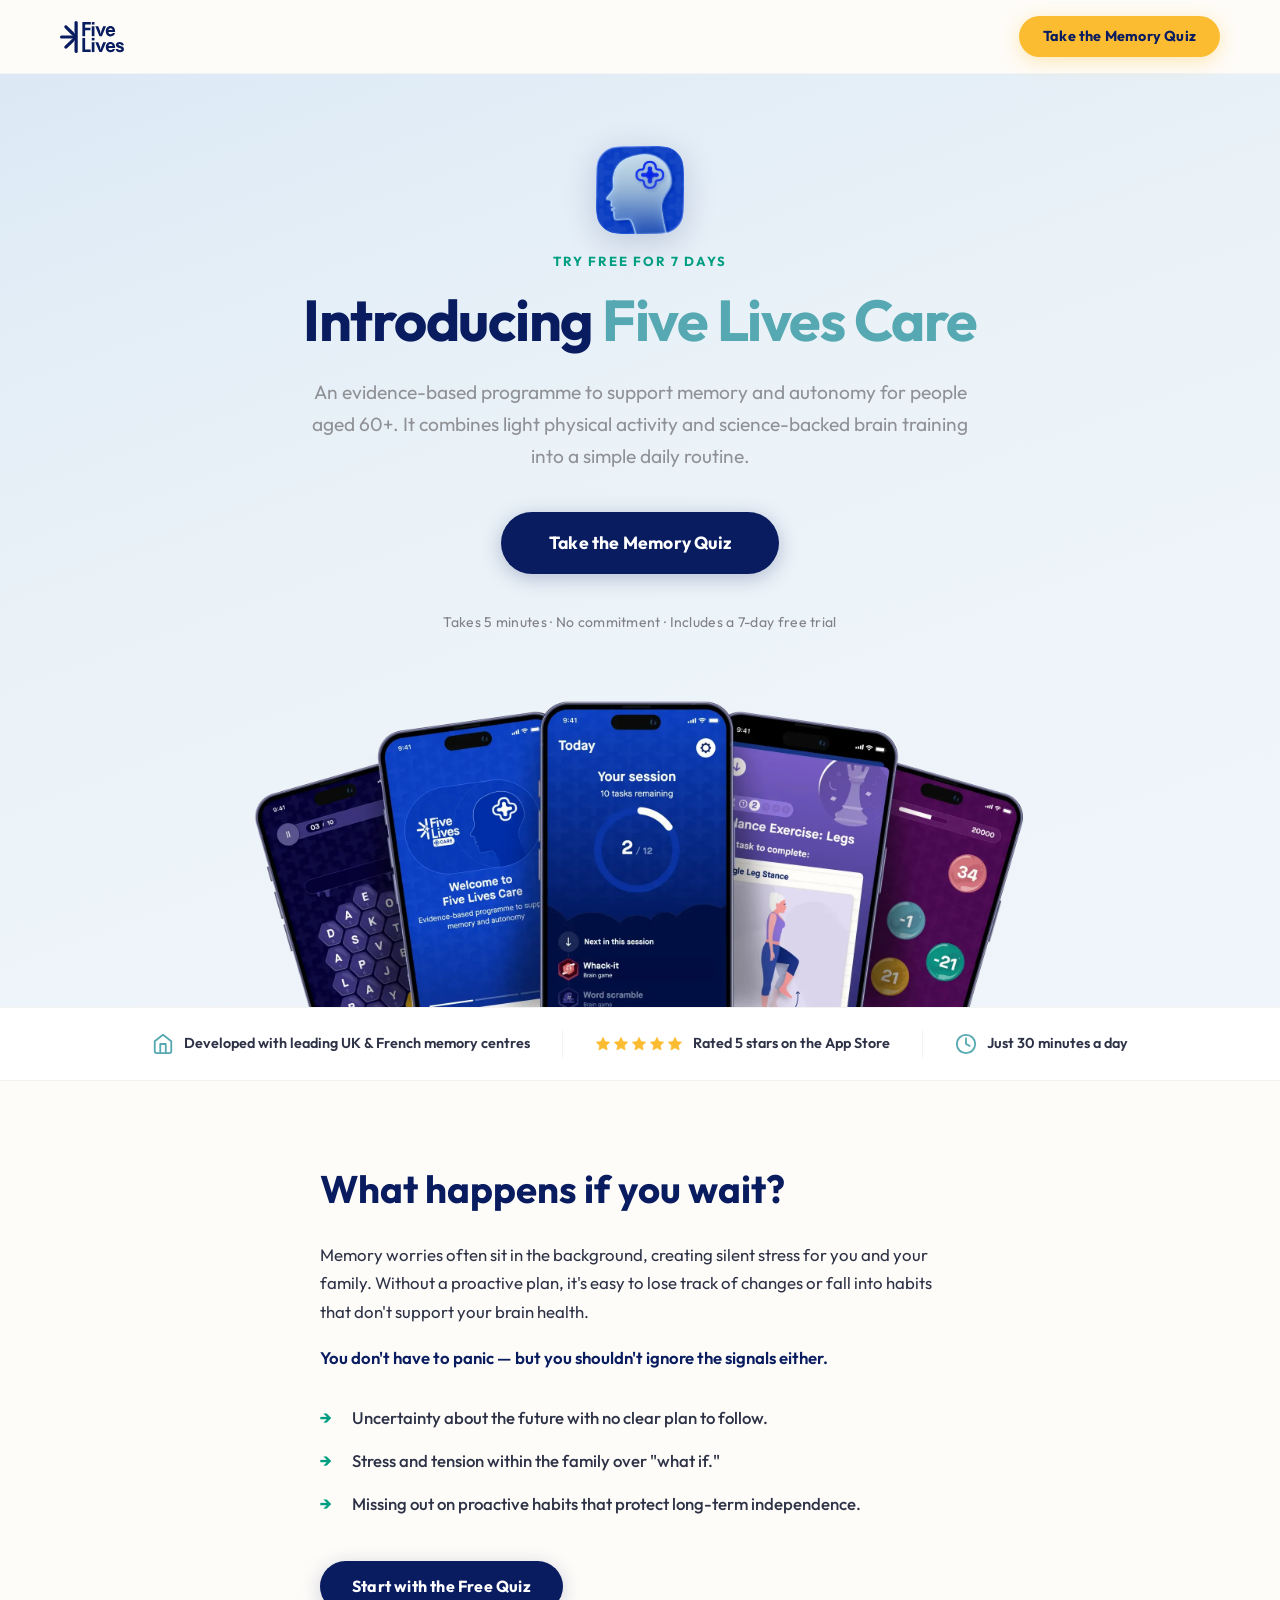
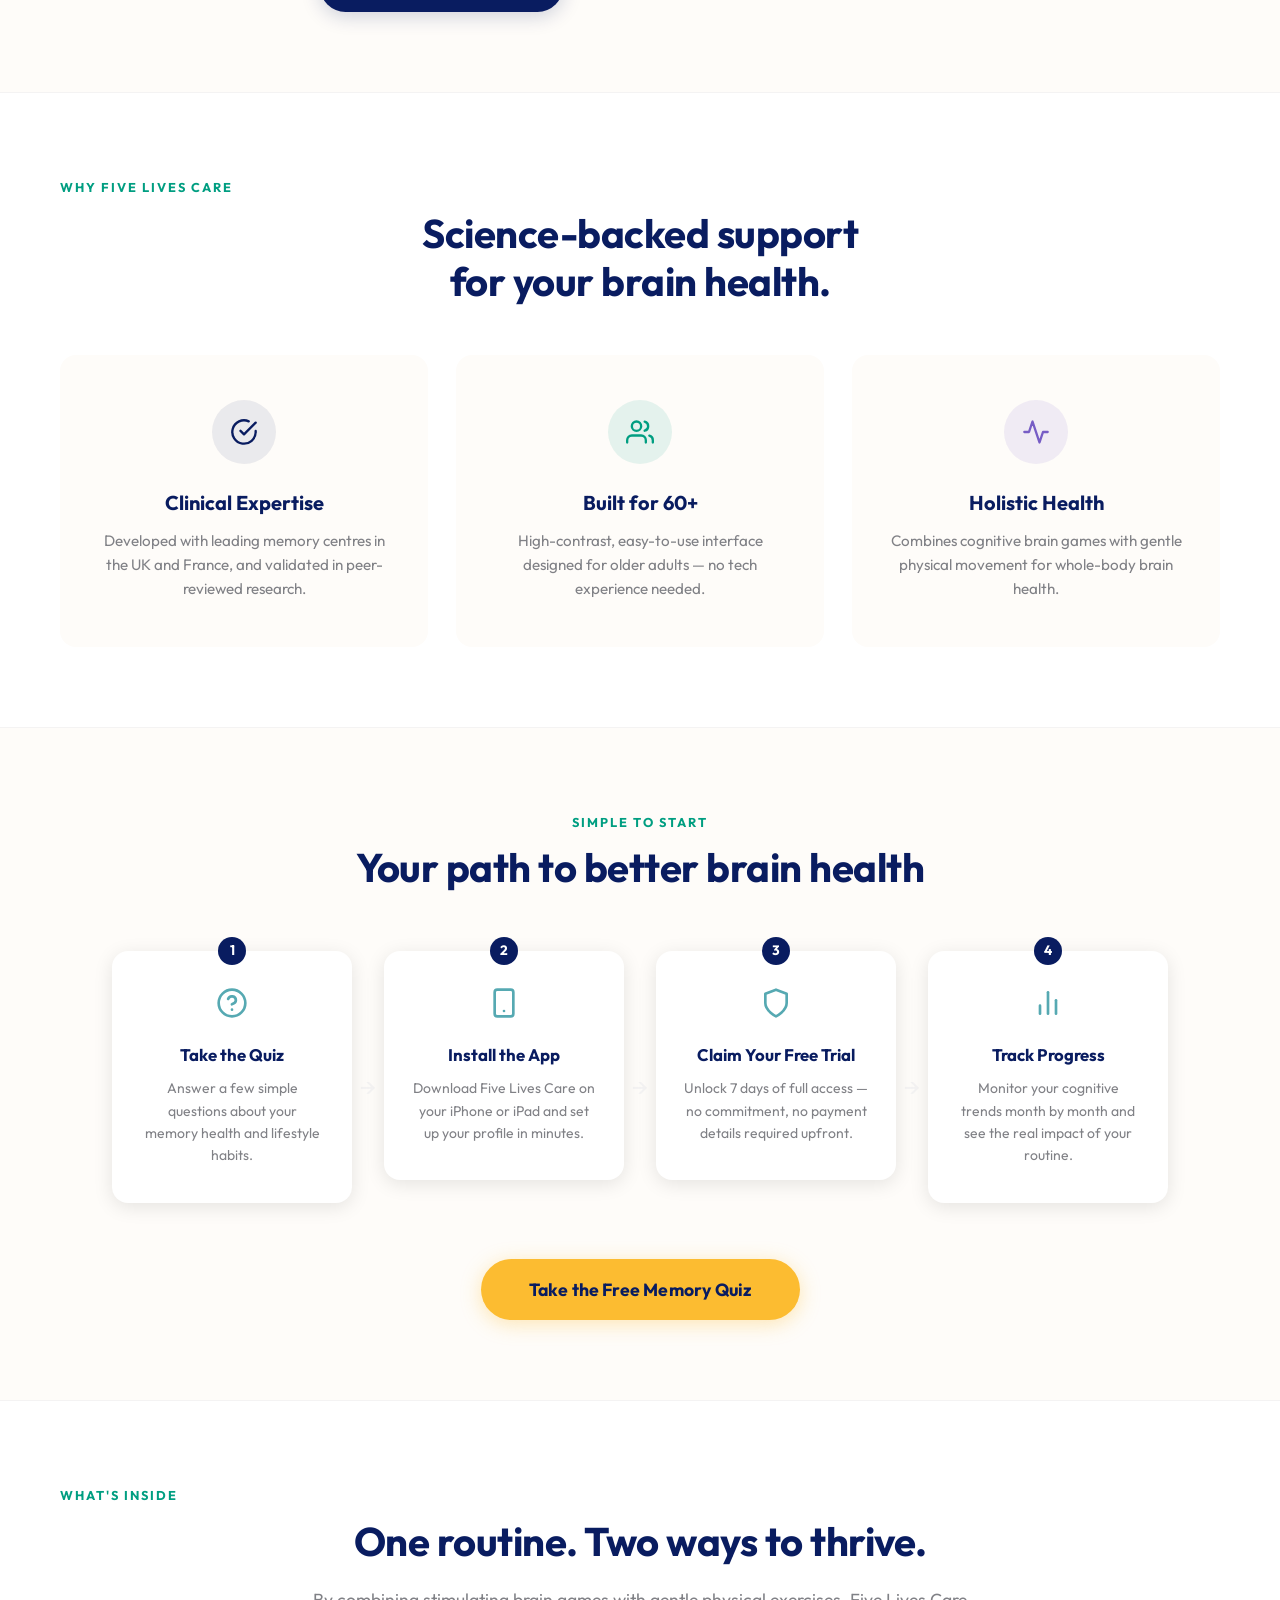
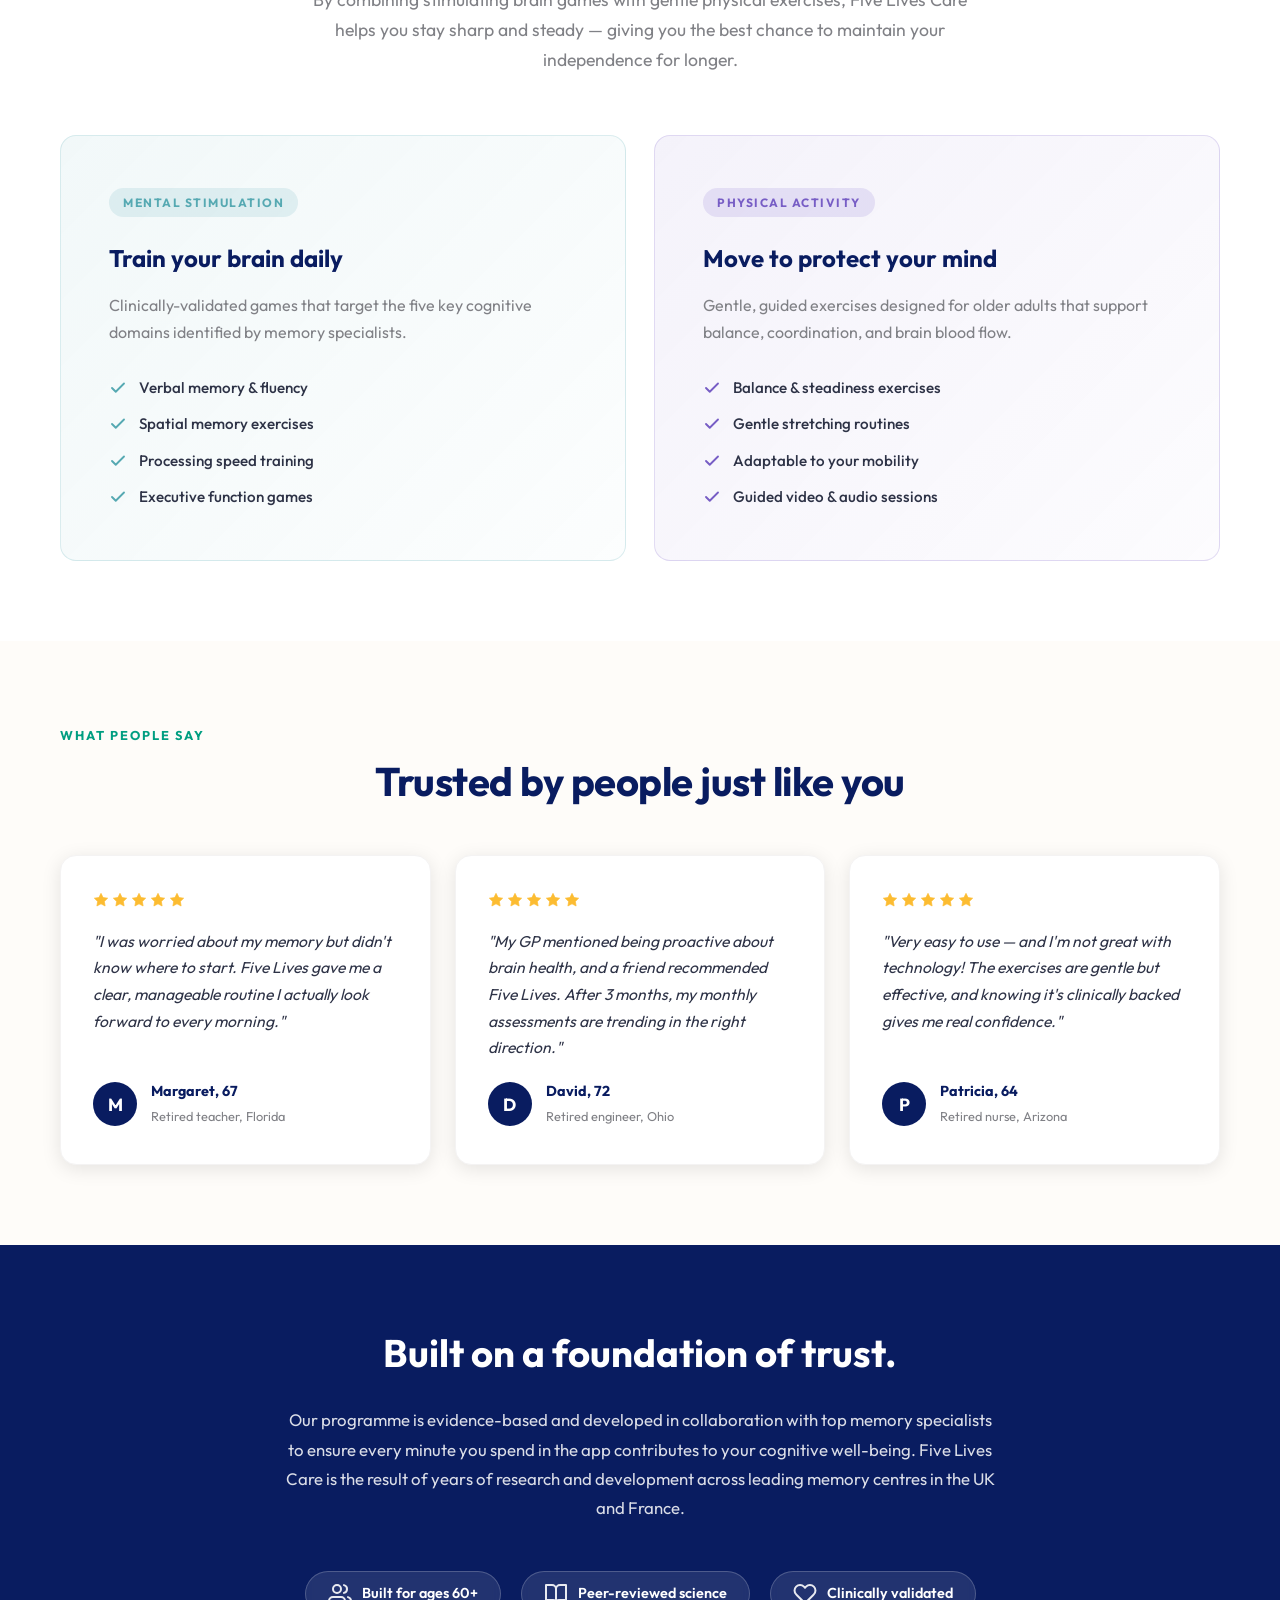
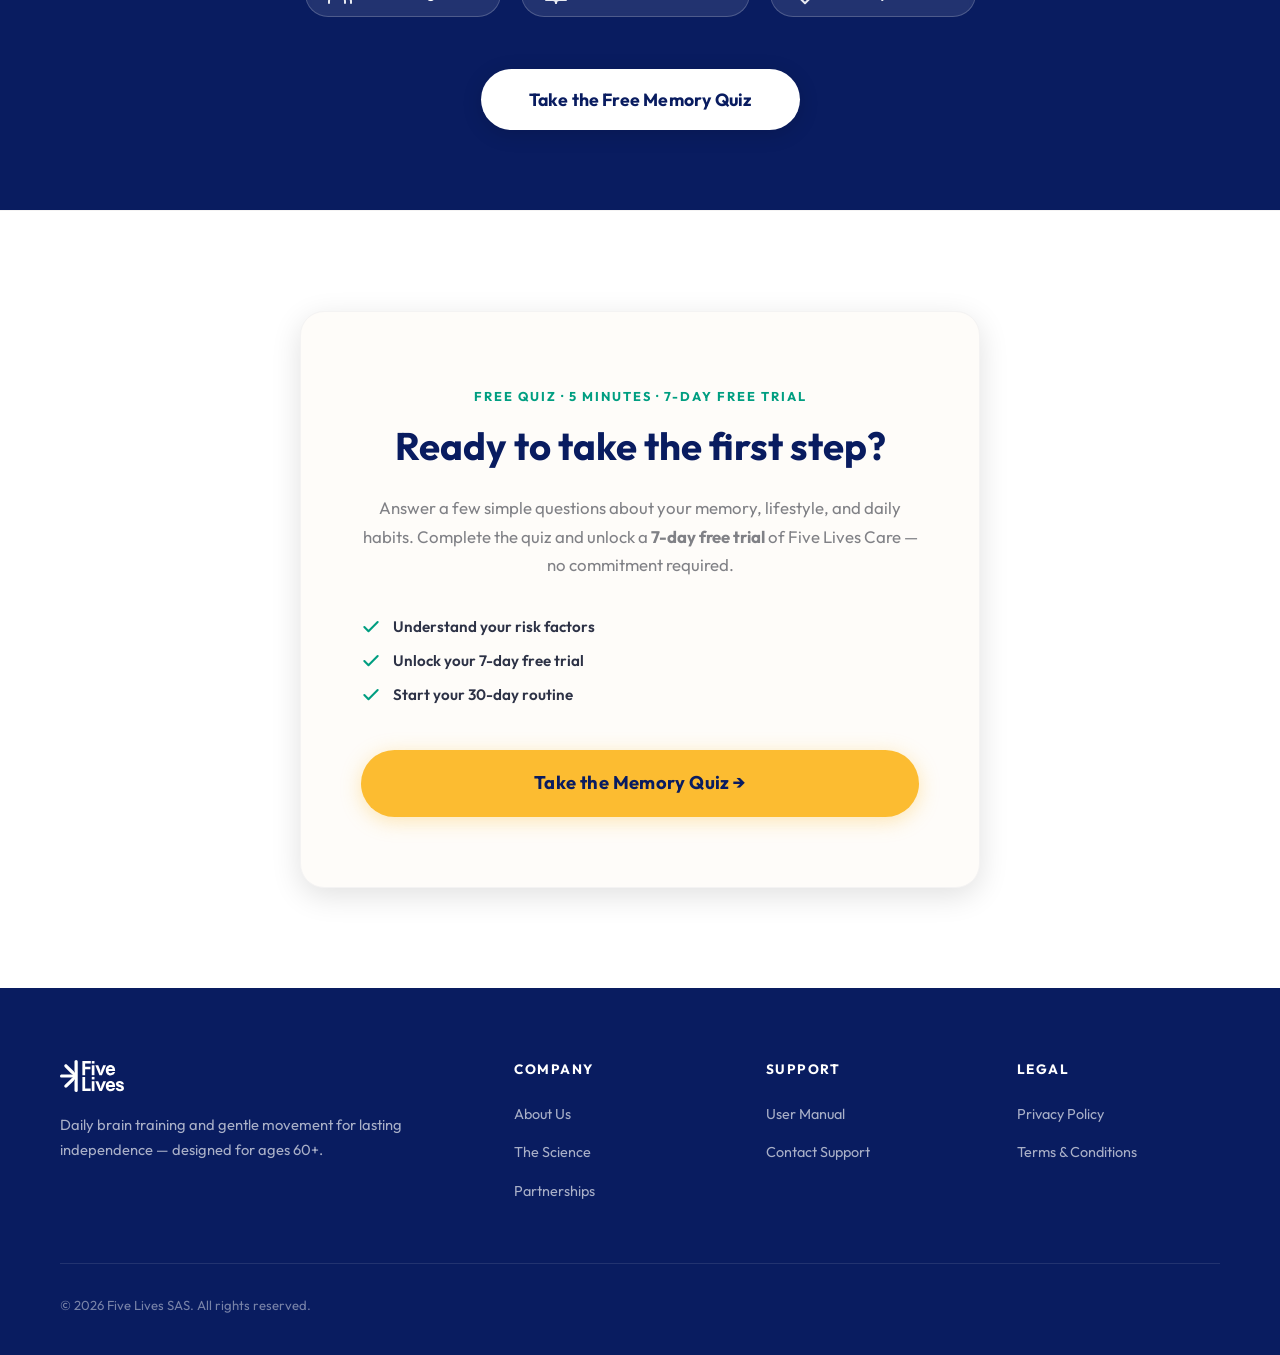
==== index.html @ 3ccb3cb7 "Updated design with imagery and footer" ====
<!DOCTYPE html>
<html lang="en">

<head>
    <meta charset="UTF-8">
    <meta name="viewport" content="width=device-width, initial-scale=1.0">
    <title>Five Lives Care | Daily Brain Exercises for Memory Worries</title>
    <meta name="description"
        content="Daily research-based brain exercises and physical activity for older adults with memory worries. Build a healthy routine and maintain independence.">
    <link rel="stylesheet" href="design_tokens.css">
    <link rel="stylesheet" href="style.css">
    <link href="https://fonts.googleapis.com/css2?family=Outfit:wght@400;500;600;700&display=swap" rel="stylesheet">
</head>

<body>

    <!-- ===== HEADER ===== -->
    <header class="main-header">
        <div class="container header-content">
            <div class="logo">
                <img src="logo.svg" alt="Five Lives Logo" class="logo-icon">
            </div>
            <nav class="header-nav">
                <!-- UPDATE: Replace href with your quiz URL when ready -->
                <a href="#quiz" class="btn btn-primary btn-sm">Take the Memory Quiz</a>
            </nav>
        </div>
    </header>

    <main>

        <!-- ===== HERO ===== -->
        <section class="hero reveal">
            <div class="container hero-container">
                <div class="hero-text">
                    <img src="five_lives_med_icon.webp" alt="Five Lives Care" class="hero-icon">
                    <p class="hero-label">Try free for 7 days</p>
                    <h1 class="hero-title">Introducing <span class="hero-title-accent">Five Lives Care</span></h1>
                    <p class="hero-subtitle">An evidence-based programme to support memory and autonomy for people aged 60+. It combines light physical activity and science-backed brain training into a simple daily routine.</p>
                    <div class="hero-buttons">
                        <!-- UPDATE: Replace href with your quiz URL when ready -->
                        <a href="#quiz" class="btn btn-hero-primary btn-large">Take the Memory Quiz</a>
                    </div>
                    <p class="hero-note">Takes 5 minutes &middot; No commitment &middot; Includes a 7-day free trial</p>
                </div>
                <div class="hero-image-wrap">
                    <img src="hero.webp" alt="Five Lives Care app screens" class="hero-image">
                </div>
            </div>
        </section>

        <!-- ===== TRUST BAR ===== -->
        <section class="trust-bar">
            <div class="container trust-bar-inner">
                <div class="trust-item">
                    <svg width="22" height="22" viewBox="0 0 24 24" fill="none" stroke="currentColor" stroke-width="2" stroke-linecap="round" stroke-linejoin="round"><path d="M3 9l9-7 9 7v11a2 2 0 0 1-2 2H5a2 2 0 0 1-2-2z"/><polyline points="9 22 9 12 15 12 15 22"/></svg>
                    <span>Developed with leading UK &amp; French memory centres</span>
                </div>
                <div class="trust-divider"></div>
                <div class="trust-item">
                    <div class="stars">
                        <svg width="16" height="16" viewBox="0 0 24 24" fill="#fcbc31" stroke="#fcbc31" stroke-width="1"><polygon points="12 2 15.09 8.26 22 9.27 17 14.14 18.18 21.02 12 17.77 5.82 21.02 7 14.14 2 9.27 8.91 8.26 12 2"/></svg>
                        <svg width="16" height="16" viewBox="0 0 24 24" fill="#fcbc31" stroke="#fcbc31" stroke-width="1"><polygon points="12 2 15.09 8.26 22 9.27 17 14.14 18.18 21.02 12 17.77 5.82 21.02 7 14.14 2 9.27 8.91 8.26 12 2"/></svg>
                        <svg width="16" height="16" viewBox="0 0 24 24" fill="#fcbc31" stroke="#fcbc31" stroke-width="1"><polygon points="12 2 15.09 8.26 22 9.27 17 14.14 18.18 21.02 12 17.77 5.82 21.02 7 14.14 2 9.27 8.91 8.26 12 2"/></svg>
                        <svg width="16" height="16" viewBox="0 0 24 24" fill="#fcbc31" stroke="#fcbc31" stroke-width="1"><polygon points="12 2 15.09 8.26 22 9.27 17 14.14 18.18 21.02 12 17.77 5.82 21.02 7 14.14 2 9.27 8.91 8.26 12 2"/></svg>
                        <svg width="16" height="16" viewBox="0 0 24 24" fill="#fcbc31" stroke="#fcbc31" stroke-width="1"><polygon points="12 2 15.09 8.26 22 9.27 17 14.14 18.18 21.02 12 17.77 5.82 21.02 7 14.14 2 9.27 8.91 8.26 12 2"/></svg>
                    </div>
                    <span>Rated 5 stars on the App Store</span>
                </div>
                <div class="trust-divider"></div>
                <div class="trust-item">
                    <svg width="22" height="22" viewBox="0 0 24 24" fill="none" stroke="currentColor" stroke-width="2" stroke-linecap="round" stroke-linejoin="round"><circle cx="12" cy="12" r="10"/><polyline points="12 6 12 12 16 14"/></svg>
                    <span>Just 30 minutes a day</span>
                </div>
            </div>
        </section>

        <!-- ===== STAKES ===== -->
        <section class="stakes reveal">
            <div class="container stakes-content">
                <h2>What happens if you wait?</h2>
                <p>Memory worries often sit in the background, creating silent stress for you and your family. Without a
                    proactive plan, it's easy to lose track of changes or fall into habits that don't support your brain
                    health.</p>
                <p class="stakes-sub">You don't have to panic — but you shouldn't ignore the signals either.</p>
                <ul class="stakes-list">
                    <li>Uncertainty about the future with no clear plan to follow.</li>
                    <li>Stress and tension within the family over "what if."</li>
                    <li>Missing out on proactive habits that protect long-term independence.</li>
                </ul>
                <a href="#quiz" class="btn btn-secondary">Start with the Free Quiz</a>
            </div>
        </section>

        <!-- ===== USPs ===== -->
        <section class="usps reveal">
            <div class="container">
                <p class="section-label">Why Five Lives Care</p>
                <h2 class="section-title">Science-backed support<br>for your brain health.</h2>
                <div class="usp-grid">
                    <div class="usp-item">
                        <div class="usp-icon usp-icon--blue">
                            <svg width="28" height="28" viewBox="0 0 24 24" fill="none" stroke="currentColor" stroke-width="2" stroke-linecap="round" stroke-linejoin="round"><path d="M22 11.08V12a10 10 0 1 1-5.93-9.14"/><polyline points="22 4 12 14.01 9 11.01"/></svg>
                        </div>
                        <h3>Clinical Expertise</h3>
                        <p>Developed with leading memory centres in the UK and France, and validated in peer-reviewed research.</p>
                    </div>
                    <div class="usp-item">
                        <div class="usp-icon usp-icon--green">
                            <svg width="28" height="28" viewBox="0 0 24 24" fill="none" stroke="currentColor" stroke-width="2" stroke-linecap="round" stroke-linejoin="round"><path d="M17 21v-2a4 4 0 0 0-4-4H5a4 4 0 0 0-4 4v2"/><circle cx="9" cy="7" r="4"/><path d="M23 21v-2a4 4 0 0 0-3-3.87"/><path d="M16 3.13a4 4 0 0 1 0 7.75"/></svg>
                        </div>
                        <h3>Built for 60+</h3>
                        <p>High-contrast, easy-to-use interface designed for older adults — no tech experience needed.</p>
                    </div>
                    <div class="usp-item">
                        <div class="usp-icon usp-icon--mauve">
                            <svg width="28" height="28" viewBox="0 0 24 24" fill="none" stroke="currentColor" stroke-width="2" stroke-linecap="round" stroke-linejoin="round"><polyline points="22 12 18 12 15 21 9 3 6 12 2 12"/></svg>
                        </div>
                        <h3>Holistic Health</h3>
                        <p>Combines cognitive brain games with gentle physical movement for whole-body brain health.</p>
                    </div>
                </div>
            </div>
        </section>

        <!-- ===== HOW IT WORKS ===== -->
        <section class="how-it-works reveal" id="how-it-works">
            <div class="container text-center">
                <p class="section-label">Simple to start</p>
                <h2 class="section-title">Your path to better brain health</h2>
                <div class="steps-grid">
                    <div class="step-card">
                        <div class="step-number">1</div>
                        <div class="step-icon">
                            <svg width="32" height="32" viewBox="0 0 24 24" fill="none" stroke="currentColor" stroke-width="2" stroke-linecap="round" stroke-linejoin="round"><circle cx="12" cy="12" r="10"/><path d="M9.09 9a3 3 0 0 1 5.83 1c0 2-3 3-3 3"/><line x1="12" y1="17" x2="12.01" y2="17"/></svg>
                        </div>
                        <h3>Take the Quiz</h3>
                        <p>Answer a few simple questions about your memory health and lifestyle habits.</p>
                    </div>
                    <div class="step-arrow">&#8594;</div>
                    <div class="step-card">
                        <div class="step-number">2</div>
                        <div class="step-icon">
                            <svg width="32" height="32" viewBox="0 0 24 24" fill="none" stroke="currentColor" stroke-width="2" stroke-linecap="round" stroke-linejoin="round"><rect x="5" y="2" width="14" height="20" rx="2" ry="2"/><line x1="12" y1="18" x2="12.01" y2="18"/></svg>
                        </div>
                        <h3>Install the App</h3>
                        <p>Download Five Lives Care on your iPhone or iPad and set up your profile in minutes.</p>
                    </div>
                    <div class="step-arrow">&#8594;</div>
                    <div class="step-card">
                        <div class="step-number">3</div>
                        <div class="step-icon">
                            <svg width="32" height="32" viewBox="0 0 24 24" fill="none" stroke="currentColor" stroke-width="2" stroke-linecap="round" stroke-linejoin="round"><path d="M12 22s8-4 8-10V5l-8-3-8 3v7c0 6 8 10 8 10z"/></svg>
                        </div>
                        <h3>Claim Your Free Trial</h3>
                        <p>Unlock 7 days of full access — no commitment, no payment details required upfront.</p>
                    </div>
                    <div class="step-arrow">&#8594;</div>
                    <div class="step-card">
                        <div class="step-number">4</div>
                        <div class="step-icon">
                            <svg width="32" height="32" viewBox="0 0 24 24" fill="none" stroke="currentColor" stroke-width="2" stroke-linecap="round" stroke-linejoin="round"><line x1="18" y1="20" x2="18" y2="10"/><line x1="12" y1="20" x2="12" y2="4"/><line x1="6" y1="20" x2="6" y2="14"/></svg>
                        </div>
                        <h3>Track Progress</h3>
                        <p>Monitor your cognitive trends month by month and see the real impact of your routine.</p>
                    </div>
                </div>
                <a href="#quiz" class="btn btn-primary btn-large">Take the Free Memory Quiz</a>
            </div>
        </section>

        <!-- ===== FEATURES ===== -->
        <section class="features reveal">
            <div class="container">
                <p class="section-label">What's inside</p>
                <h2 class="section-title text-center">One routine. Two ways to thrive.</h2>
                <p class="section-desc text-center">By combining stimulating brain games with gentle physical exercises, Five Lives Care helps you stay sharp and steady — giving you the best chance to maintain your independence for longer.</p>

                <div class="features-grid">
                    <div class="feature-pillar pillar--mental">
                        <div class="pillar-badge">Mental Stimulation</div>
                        <h3>Train your brain daily</h3>
                        <p>Clinically-validated games that target the five key cognitive domains identified by memory specialists.</p>
                        <ul class="feature-list">
                            <li>
                                <svg width="18" height="18" viewBox="0 0 24 24" fill="none" stroke="currentColor" stroke-width="2.5" stroke-linecap="round" stroke-linejoin="round"><polyline points="20 6 9 17 4 12"/></svg>
                                Verbal memory &amp; fluency
                            </li>
                            <li>
                                <svg width="18" height="18" viewBox="0 0 24 24" fill="none" stroke="currentColor" stroke-width="2.5" stroke-linecap="round" stroke-linejoin="round"><polyline points="20 6 9 17 4 12"/></svg>
                                Spatial memory exercises
                            </li>
                            <li>
                                <svg width="18" height="18" viewBox="0 0 24 24" fill="none" stroke="currentColor" stroke-width="2.5" stroke-linecap="round" stroke-linejoin="round"><polyline points="20 6 9 17 4 12"/></svg>
                                Processing speed training
                            </li>
                            <li>
                                <svg width="18" height="18" viewBox="0 0 24 24" fill="none" stroke="currentColor" stroke-width="2.5" stroke-linecap="round" stroke-linejoin="round"><polyline points="20 6 9 17 4 12"/></svg>
                                Executive function games
                            </li>
                        </ul>
                    </div>

                    <div class="feature-pillar pillar--physical">
                        <div class="pillar-badge">Physical Activity</div>
                        <h3>Move to protect your mind</h3>
                        <p>Gentle, guided exercises designed for older adults that support balance, coordination, and brain blood flow.</p>
                        <ul class="feature-list">
                            <li>
                                <svg width="18" height="18" viewBox="0 0 24 24" fill="none" stroke="currentColor" stroke-width="2.5" stroke-linecap="round" stroke-linejoin="round"><polyline points="20 6 9 17 4 12"/></svg>
                                Balance &amp; steadiness exercises
                            </li>
                            <li>
                                <svg width="18" height="18" viewBox="0 0 24 24" fill="none" stroke="currentColor" stroke-width="2.5" stroke-linecap="round" stroke-linejoin="round"><polyline points="20 6 9 17 4 12"/></svg>
                                Gentle stretching routines
                            </li>
                            <li>
                                <svg width="18" height="18" viewBox="0 0 24 24" fill="none" stroke="currentColor" stroke-width="2.5" stroke-linecap="round" stroke-linejoin="round"><polyline points="20 6 9 17 4 12"/></svg>
                                Adaptable to your mobility
                            </li>
                            <li>
                                <svg width="18" height="18" viewBox="0 0 24 24" fill="none" stroke="currentColor" stroke-width="2.5" stroke-linecap="round" stroke-linejoin="round"><polyline points="20 6 9 17 4 12"/></svg>
                                Guided video &amp; audio sessions
                            </li>
                        </ul>
                    </div>
                </div>
            </div>
        </section>

        <!-- ===== TESTIMONIALS ===== -->
        <!-- UPDATE: Replace these with real testimonials/app store reviews -->
        <section class="testimonials reveal">
            <div class="container">
                <p class="section-label">What people say</p>
                <h2 class="section-title text-center">Trusted by people just like you</h2>
                <div class="testimonials-grid">
                    <div class="testimonial-card">
                        <div class="testimonial-stars">
                            <svg width="16" height="16" viewBox="0 0 24 24" fill="#fcbc31" stroke="#fcbc31" stroke-width="1"><polygon points="12 2 15.09 8.26 22 9.27 17 14.14 18.18 21.02 12 17.77 5.82 21.02 7 14.14 2 9.27 8.91 8.26 12 2"/></svg>
                            <svg width="16" height="16" viewBox="0 0 24 24" fill="#fcbc31" stroke="#fcbc31" stroke-width="1"><polygon points="12 2 15.09 8.26 22 9.27 17 14.14 18.18 21.02 12 17.77 5.82 21.02 7 14.14 2 9.27 8.91 8.26 12 2"/></svg>
                            <svg width="16" height="16" viewBox="0 0 24 24" fill="#fcbc31" stroke="#fcbc31" stroke-width="1"><polygon points="12 2 15.09 8.26 22 9.27 17 14.14 18.18 21.02 12 17.77 5.82 21.02 7 14.14 2 9.27 8.91 8.26 12 2"/></svg>
                            <svg width="16" height="16" viewBox="0 0 24 24" fill="#fcbc31" stroke="#fcbc31" stroke-width="1"><polygon points="12 2 15.09 8.26 22 9.27 17 14.14 18.18 21.02 12 17.77 5.82 21.02 7 14.14 2 9.27 8.91 8.26 12 2"/></svg>
                            <svg width="16" height="16" viewBox="0 0 24 24" fill="#fcbc31" stroke="#fcbc31" stroke-width="1"><polygon points="12 2 15.09 8.26 22 9.27 17 14.14 18.18 21.02 12 17.77 5.82 21.02 7 14.14 2 9.27 8.91 8.26 12 2"/></svg>
                        </div>
                        <p class="testimonial-quote">"I was worried about my memory but didn't know where to start. Five Lives gave me a clear, manageable routine I actually look forward to every morning."</p>
                        <div class="testimonial-author">
                            <div class="author-avatar">M</div>
                            <div>
                                <strong>Margaret, 67</strong>
                                <span>Retired teacher, Florida</span>
                            </div>
                        </div>
                    </div>
                    <div class="testimonial-card">
                        <div class="testimonial-stars">
                            <svg width="16" height="16" viewBox="0 0 24 24" fill="#fcbc31" stroke="#fcbc31" stroke-width="1"><polygon points="12 2 15.09 8.26 22 9.27 17 14.14 18.18 21.02 12 17.77 5.82 21.02 7 14.14 2 9.27 8.91 8.26 12 2"/></svg>
                            <svg width="16" height="16" viewBox="0 0 24 24" fill="#fcbc31" stroke="#fcbc31" stroke-width="1"><polygon points="12 2 15.09 8.26 22 9.27 17 14.14 18.18 21.02 12 17.77 5.82 21.02 7 14.14 2 9.27 8.91 8.26 12 2"/></svg>
                            <svg width="16" height="16" viewBox="0 0 24 24" fill="#fcbc31" stroke="#fcbc31" stroke-width="1"><polygon points="12 2 15.09 8.26 22 9.27 17 14.14 18.18 21.02 12 17.77 5.82 21.02 7 14.14 2 9.27 8.91 8.26 12 2"/></svg>
                            <svg width="16" height="16" viewBox="0 0 24 24" fill="#fcbc31" stroke="#fcbc31" stroke-width="1"><polygon points="12 2 15.09 8.26 22 9.27 17 14.14 18.18 21.02 12 17.77 5.82 21.02 7 14.14 2 9.27 8.91 8.26 12 2"/></svg>
                            <svg width="16" height="16" viewBox="0 0 24 24" fill="#fcbc31" stroke="#fcbc31" stroke-width="1"><polygon points="12 2 15.09 8.26 22 9.27 17 14.14 18.18 21.02 12 17.77 5.82 21.02 7 14.14 2 9.27 8.91 8.26 12 2"/></svg>
                        </div>
                        <p class="testimonial-quote">"My GP mentioned being proactive about brain health, and a friend recommended Five Lives. After 3 months, my monthly assessments are trending in the right direction."</p>
                        <div class="testimonial-author">
                            <div class="author-avatar">D</div>
                            <div>
                                <strong>David, 72</strong>
                                <span>Retired engineer, Ohio</span>
                            </div>
                        </div>
                    </div>
                    <div class="testimonial-card">
                        <div class="testimonial-stars">
                            <svg width="16" height="16" viewBox="0 0 24 24" fill="#fcbc31" stroke="#fcbc31" stroke-width="1"><polygon points="12 2 15.09 8.26 22 9.27 17 14.14 18.18 21.02 12 17.77 5.82 21.02 7 14.14 2 9.27 8.91 8.26 12 2"/></svg>
                            <svg width="16" height="16" viewBox="0 0 24 24" fill="#fcbc31" stroke="#fcbc31" stroke-width="1"><polygon points="12 2 15.09 8.26 22 9.27 17 14.14 18.18 21.02 12 17.77 5.82 21.02 7 14.14 2 9.27 8.91 8.26 12 2"/></svg>
                            <svg width="16" height="16" viewBox="0 0 24 24" fill="#fcbc31" stroke="#fcbc31" stroke-width="1"><polygon points="12 2 15.09 8.26 22 9.27 17 14.14 18.18 21.02 12 17.77 5.82 21.02 7 14.14 2 9.27 8.91 8.26 12 2"/></svg>
                            <svg width="16" height="16" viewBox="0 0 24 24" fill="#fcbc31" stroke="#fcbc31" stroke-width="1"><polygon points="12 2 15.09 8.26 22 9.27 17 14.14 18.18 21.02 12 17.77 5.82 21.02 7 14.14 2 9.27 8.91 8.26 12 2"/></svg>
                            <svg width="16" height="16" viewBox="0 0 24 24" fill="#fcbc31" stroke="#fcbc31" stroke-width="1"><polygon points="12 2 15.09 8.26 22 9.27 17 14.14 18.18 21.02 12 17.77 5.82 21.02 7 14.14 2 9.27 8.91 8.26 12 2"/></svg>
                        </div>
                        <p class="testimonial-quote">"Very easy to use — and I'm not great with technology! The exercises are gentle but effective, and knowing it's clinically backed gives me real confidence."</p>
                        <div class="testimonial-author">
                            <div class="author-avatar">P</div>
                            <div>
                                <strong>Patricia, 64</strong>
                                <span>Retired nurse, Arizona</span>
                            </div>
                        </div>
                    </div>
                </div>
            </div>
        </section>

        <!-- ===== VALUE PROP (dark band) ===== -->
        <section class="value-prop reveal">
            <div class="container text-center">
                <h2>Built on a foundation of trust.</h2>
                <p class="value-desc">Our programme is evidence-based and developed in collaboration with top memory specialists to ensure every minute you spend in the app contributes to your cognitive well-being. Five Lives Care is the result of years of research and development across leading memory centres in the UK and France.</p>
                <div class="value-badges">
                    <div class="value-badge">
                        <svg width="24" height="24" viewBox="0 0 24 24" fill="none" stroke="currentColor" stroke-width="2" stroke-linecap="round" stroke-linejoin="round"><path d="M17 21v-2a4 4 0 0 0-4-4H5a4 4 0 0 0-4 4v2"/><circle cx="9" cy="7" r="4"/><path d="M23 21v-2a4 4 0 0 0-3-3.87"/><path d="M16 3.13a4 4 0 0 1 0 7.75"/></svg>
                        Built for ages 60+
                    </div>
                    <div class="value-badge">
                        <svg width="24" height="24" viewBox="0 0 24 24" fill="none" stroke="currentColor" stroke-width="2" stroke-linecap="round" stroke-linejoin="round"><path d="M2 3h6a4 4 0 0 1 4 4v14a3 3 0 0 0-3-3H2z"/><path d="M22 3h-6a4 4 0 0 0-4 4v14a3 3 0 0 1 3-3h7z"/></svg>
                        Peer-reviewed science
                    </div>
                    <div class="value-badge">
                        <svg width="24" height="24" viewBox="0 0 24 24" fill="none" stroke="currentColor" stroke-width="2" stroke-linecap="round" stroke-linejoin="round"><path d="M20.84 4.61a5.5 5.5 0 0 0-7.78 0L12 5.67l-1.06-1.06a5.5 5.5 0 0 0-7.78 7.78l1.06 1.06L12 21.23l7.78-7.78 1.06-1.06a5.5 5.5 0 0 0 0-7.78z"/></svg>
                        Clinically validated
                    </div>
                </div>
                <a href="#quiz" class="btn btn-cta-white btn-large">Take the Free Memory Quiz</a>
            </div>
        </section>

        <!-- ===== QUIZ CTA ===== -->
        <section class="quiz-section" id="quiz">
            <div class="container text-center">
                <div class="quiz-card">
                    <p class="section-label">Free quiz &middot; 5 minutes &middot; 7-day free trial</p>
                    <h2>Ready to take the first step?</h2>
                    <p class="quiz-desc">Answer a few simple questions about your memory, lifestyle, and daily habits. Complete the quiz and unlock a <strong>7-day free trial</strong> of Five Lives Care — no commitment required.</p>
                    <div class="quiz-points">
                        <div class="quiz-point">
                            <svg width="20" height="20" viewBox="0 0 24 24" fill="none" stroke="currentColor" stroke-width="2.5" stroke-linecap="round" stroke-linejoin="round"><polyline points="20 6 9 17 4 12"/></svg>
                            Understand your risk factors
                        </div>
                        <div class="quiz-point">
                            <svg width="20" height="20" viewBox="0 0 24 24" fill="none" stroke="currentColor" stroke-width="2.5" stroke-linecap="round" stroke-linejoin="round"><polyline points="20 6 9 17 4 12"/></svg>
                            Unlock your 7-day free trial
                        </div>
                        <div class="quiz-point">
                            <svg width="20" height="20" viewBox="0 0 24 24" fill="none" stroke="currentColor" stroke-width="2.5" stroke-linecap="round" stroke-linejoin="round"><polyline points="20 6 9 17 4 12"/></svg>
                            Start your 30-day routine
                        </div>
                    </div>
                    <!-- UPDATE: Replace href with your actual quiz URL -->
                    <a href="#" class="btn btn-primary btn-large quiz-cta-btn">Take the Memory Quiz &rarr;</a>
                </div>
            </div>
        </section>


    </main>

    <!-- ===== FOOTER ===== -->
    <footer class="main-footer">
        <div class="container">
            <div class="footer-grid">
                <div class="footer-brand">
                    <div class="logo footer-logo">
                        <img src="logo.svg" alt="Five Lives Logo" class="logo-icon logo-icon--white">
                    </div>
                    <p class="footer-tagline">Daily brain training and gentle movement for lasting independence — designed for ages 60+.</p>
                </div>

                <div class="footer-links-group">
                    <h4 class="footer-heading">Company</h4>
                    <ul class="footer-links">
                        <li><a href="https://www.fivelives.health/about" target="_blank" rel="noopener noreferrer">About Us</a></li>
                        <li><a href="https://www.fivelives.health/science" target="_blank" rel="noopener noreferrer">The Science</a></li>
                        <li><a href="https://www.fivelives.health/partnerships" target="_blank" rel="noopener noreferrer">Partnerships</a></li>
                    </ul>
                </div>

                <div class="footer-links-group">
                    <h4 class="footer-heading">Support</h4>
                    <ul class="footer-links">
                        <li><a href="https://www.fivelives.health/user-manual" target="_blank" rel="noopener noreferrer">User Manual</a></li>
                        <li><a href="mailto:support@fivelives.health">Contact Support</a></li>
                    </ul>
                </div>

                <div class="footer-links-group">
                    <h4 class="footer-heading">Legal</h4>
                    <ul class="footer-links">
                        <li><a href="https://www.fivelives.health/privacy-policy" target="_blank" rel="noopener noreferrer">Privacy Policy</a></li>
                        <li><a href="https://www.fivelives.health/terms-and-conditions" target="_blank" rel="noopener noreferrer">Terms &amp; Conditions</a></li>
                    </ul>
                </div>
            </div>

            <div class="footer-bottom">
                <p class="footer-copyright">&copy; 2026 Five Lives SAS. All rights reserved.</p>
            </div>
        </div>
    </footer>


    <script>
        // Scroll reveal animation
        const revealEls = document.querySelectorAll('.reveal');
        const observer = new IntersectionObserver((entries) => {
            entries.forEach(el => {
                if (el.isIntersecting) {
                    el.target.classList.add('visible');
                    observer.unobserve(el.target);
                }
            });
        }, { threshold: 0.12 });
        revealEls.forEach(el => observer.observe(el));
    </script>

</body>

</html>
---- design_tokens.css ----
:root {
  /* Colors */
  --calming-dark-blue: #091c60;
  --healthy-green: #009e81;
  --cosy-blue: #56a9b2;
  --moving-mauve: #775dc5;
  --off-white: #fefcf9;
  --paragraph: #2d3246;
  --grey: #808186;
  --white-smoke: #f4f3f3;
  --harmonious-yellow: #dda71c;
  --primary-cta: #fcbc31;
  /* Added based on wireframe CTA color */
  --peachy-pink: #e07979;
  --fl-med: #0c3fc4;

  /* Typography */
  --font-primary: 'Maisonneueweb', sans-serif;
  --font-secondary: 'Maisonneueweb book', sans-serif;

  --h1-size: 56px;
  --h1-lh: 68px;
  --h2-size: 44px;
  --h2-lh: 52px;
  --h3-size: 36px;
  --h3-lh: 46px;
  --body-size: 18px;
  --body-lh: 1.46;

  /* Spacing & Layout */
  --max-width: 1440px;
  --container-padding: 60px;
  --section-spacing: 80px;

  /* Corner Radii */
  --radius-pill: 50px;
  --radius-card: 16px;

  /* Shadows */
  --shadow-subtle: 0 4px 19px rgba(0, 0, 0, 0.1);
  --shadow-medium: 0 8px 30px rgba(0, 0, 0, 0.12);
}
---- style.css ----
/* ============================================
   Five Lives Care — Main Stylesheet
   ============================================ */

* {
    margin: 0;
    padding: 0;
    box-sizing: border-box;
}

body {
    background-color: var(--off-white);
    color: var(--paragraph);
    font-family: 'Outfit', var(--font-primary), sans-serif;
    line-height: var(--body-lh);
    font-size: var(--body-size);
    overflow-x: hidden;
    scroll-behavior: smooth;
}

/* ===== Animations ===== */
@keyframes fadeInUp {
    from { opacity: 0; transform: translateY(28px); }
    to   { opacity: 1; transform: translateY(0); }
}

.reveal {
    opacity: 0;
    transform: translateY(28px);
    transition: opacity 0.7s ease-out, transform 0.7s ease-out;
}

.reveal.visible {
    opacity: 1;
    transform: translateY(0);
}

/* ===== Typography ===== */
h1, h2, h3, h4, .logo-text {
    color: var(--calming-dark-blue);
    font-weight: 700;
}

.section-label {
    display: inline-block;
    font-size: 0.8rem;
    font-weight: 700;
    text-transform: uppercase;
    letter-spacing: 2px;
    color: var(--healthy-green);
    margin-bottom: 12px;
}

.section-title {
    font-size: 2.5rem;
    line-height: 1.2;
    margin-bottom: 20px;
    letter-spacing: -0.5px;
}

.section-desc {
    font-size: 1.1rem;
    color: var(--grey);
    max-width: 680px;
    margin: 0 auto 60px;
    line-height: 1.7;
}

/* ===== Layout ===== */
.container {
    max-width: var(--max-width);
    margin: 0 auto;
    padding: 0 var(--container-padding);
}

.text-center { text-align: center; }

section { padding: var(--section-spacing) 0; }

/* ===== Buttons ===== */
.btn {
    display: inline-block;
    padding: 14px 32px;
    border-radius: var(--radius-pill);
    text-decoration: none;
    font-weight: 700;
    font-size: 1rem;
    transition: all 0.3s ease;
    border: none;
    cursor: pointer;
    font-family: 'Outfit', var(--font-primary), sans-serif;
    letter-spacing: 0.2px;
}

.btn-primary {
    background-color: var(--primary-cta);
    color: var(--calming-dark-blue);
    box-shadow: 0 4px 20px rgba(252, 188, 49, 0.35);
}

.btn-primary:hover {
    background-color: #f0ad1a;
    transform: translateY(-2px);
    box-shadow: 0 8px 28px rgba(252, 188, 49, 0.45);
}

.btn-primary:active {
    transform: translateY(0);
}

.btn-secondary {
    background-color: var(--calming-dark-blue);
    color: white;
    box-shadow: 0 4px 20px rgba(9, 28, 96, 0.2);
}

.btn-secondary:hover {
    background-color: var(--fl-med);
    transform: translateY(-2px);
    box-shadow: 0 8px 28px rgba(9, 28, 96, 0.3);
}

.btn-cta-white {
    background-color: white;
    color: var(--calming-dark-blue);
    box-shadow: 0 4px 20px rgba(0, 0, 0, 0.15);
}

.btn-cta-white:hover {
    background-color: var(--primary-cta);
    transform: translateY(-2px);
    box-shadow: 0 8px 28px rgba(0, 0, 0, 0.2);
}

.btn-sm  { padding: 10px 24px; font-size: 0.9rem; }
.btn-large { padding: 18px 48px; font-size: 1.1rem; }


/* ============================================
   HEADER
   ============================================ */
.main-header {
    background: rgba(254, 252, 249, 0.92);
    backdrop-filter: blur(12px);
    -webkit-backdrop-filter: blur(12px);
    position: sticky;
    top: 0;
    z-index: 1000;
    border-bottom: 1px solid var(--white-smoke);
    padding: 16px 0;
}

.header-content {
    display: flex;
    justify-content: space-between;
    align-items: center;
}

.logo {
    display: flex;
    align-items: center;
    gap: 10px;
    text-decoration: none;
}

.logo-icon { height: 32px; width: auto; }

.logo-text {
    font-size: 1.4rem;
    letter-spacing: -0.5px;
    font-weight: 700;
    color: var(--calming-dark-blue);
}


/* ============================================
   HERO
   ============================================ */
.hero {
    display: flex;
    align-items: center;
    text-align: center;
    background: linear-gradient(160deg, #dce9f5 0%, #eaf2f8 40%, #f0f5fb 100%);
    padding: 72px 0 0;
    overflow: hidden;
}

.hero-container {
    max-width: 900px;
    margin: 0 auto;
    display: flex;
    flex-direction: column;
    align-items: center;
}

.hero-text {
    display: flex;
    flex-direction: column;
    align-items: center;
    padding-bottom: 56px;
}

.hero-icon {
    width: 88px;
    height: 88px;
    border-radius: 22px;
    margin-bottom: 18px;
    box-shadow: 0 8px 32px rgba(9, 28, 96, 0.18);
}

.hero-label {
    font-size: 0.82rem;
    font-weight: 700;
    text-transform: uppercase;
    letter-spacing: 2px;
    color: var(--healthy-green);
    margin-bottom: 16px;
}

.hero-title {
    font-size: clamp(2.4rem, 5vw, 3.6rem);
    line-height: 1.15;
    margin-bottom: 24px;
    letter-spacing: -1.5px;
    color: var(--calming-dark-blue);
}

.hero-title-accent {
    color: var(--cosy-blue);
}

.hero-subtitle {
    max-width: 680px;
    font-size: 1.1rem;
    color: var(--paragraph);
    margin-bottom: 44px;
    line-height: 1.7;
    opacity: 0.85;
}

.hero-buttons {
    display: flex;
    gap: 16px;
    justify-content: center;
    flex-wrap: wrap;
    margin-bottom: 20px;
}

.btn-hero-primary {
    background-color: var(--calming-dark-blue);
    color: white;
    box-shadow: 0 4px 20px rgba(9, 28, 96, 0.25);
}

.btn-hero-primary:hover {
    background-color: var(--fl-med);
    transform: translateY(-2px);
    box-shadow: 0 8px 28px rgba(9, 28, 96, 0.35);
}

.btn-hero-secondary {
    background-color: transparent;
    color: var(--calming-dark-blue);
    border: 2px solid var(--calming-dark-blue);
    box-shadow: none;
    padding: 16px 46px;
}

.btn-hero-secondary:hover {
    background-color: var(--calming-dark-blue);
    color: white;
    transform: translateY(-2px);
}

.hero-image-wrap {
    width: 100%;
    display: flex;
    justify-content: center;
}

.hero-image {
    width: 100%;
    max-width: 960px;
    display: block;
    object-fit: contain;
}

.hero-subtitle {
    font-size: 1.2rem;
    color: var(--grey);
    margin-bottom: 40px;
    line-height: 1.65;
}

.hero-note {
    margin-top: 18px;
    font-size: 0.875rem;
    color: var(--grey);
    letter-spacing: 0.3px;
}


/* ============================================
   TRUST BAR
   ============================================ */
.trust-bar {
    background: white;
    border-top: 1px solid var(--white-smoke);
    border-bottom: 1px solid var(--white-smoke);
    padding: 22px 0;
}

.trust-bar-inner {
    display: flex;
    align-items: center;
    justify-content: center;
    gap: 32px;
    flex-wrap: wrap;
}

.trust-item {
    display: flex;
    align-items: center;
    gap: 10px;
    font-size: 0.9rem;
    font-weight: 600;
    color: var(--paragraph);
}

.trust-item svg { color: var(--cosy-blue); flex-shrink: 0; }

.trust-divider {
    width: 1px;
    height: 28px;
    background: var(--white-smoke);
}

.stars {
    display: flex;
    gap: 2px;
    align-items: center;
}


/* ============================================
   STAKES
   ============================================ */
.stakes {
    background: var(--off-white);
}

.stakes-content {
    max-width: 760px;
    margin: 0 auto;
}

.stakes h2 {
    font-size: clamp(1.8rem, 3vw, 2.5rem);
    margin-bottom: 24px;
}

.stakes p {
    font-size: 1.05rem;
    line-height: 1.7;
    color: var(--paragraph);
}

.stakes-sub {
    margin-top: 18px;
    font-weight: 600;
    color: var(--calming-dark-blue) !important;
}

.stakes-list {
    list-style: none;
    margin: 32px 0 44px;
}

.stakes-list li {
    padding-left: 32px;
    position: relative;
    margin-bottom: 18px;
    font-weight: 500;
    font-size: 1.05rem;
    line-height: 1.5;
}

.stakes-list li::before {
    content: '→';
    color: var(--healthy-green);
    position: absolute;
    left: 0;
    font-size: 1.1rem;
    font-weight: 700;
}


/* ============================================
   USPs
   ============================================ */
.usps {
    background-color: white;
    border-top: 1px solid var(--white-smoke);
    border-bottom: 1px solid var(--white-smoke);
}

.usps .section-title {
    text-align: center;
    margin-bottom: 50px;
}

.usp-grid {
    display: grid;
    grid-template-columns: repeat(3, 1fr);
    gap: 28px;
}

.usp-item {
    padding: 44px 36px;
    background: var(--off-white);
    border-radius: var(--radius-card);
    text-align: center;
    transition: transform 0.3s ease, box-shadow 0.3s ease;
    border: 1px solid transparent;
}

.usp-item:hover {
    transform: translateY(-6px);
    box-shadow: var(--shadow-medium);
    border-color: var(--white-smoke);
}

.usp-icon {
    display: inline-flex;
    align-items: center;
    justify-content: center;
    width: 64px;
    height: 64px;
    border-radius: 50%;
    margin-bottom: 24px;
}

.usp-icon--blue  { background: rgba(9, 28, 96, 0.08);  color: var(--calming-dark-blue); }
.usp-icon--green { background: rgba(0, 158, 129, 0.1);  color: var(--healthy-green); }
.usp-icon--mauve { background: rgba(119, 93, 197, 0.1); color: var(--moving-mauve); }

.usp-item h3 {
    font-size: 1.25rem;
    margin-bottom: 12px;
}

.usp-item p {
    font-size: 0.95rem;
    color: var(--grey);
    line-height: 1.6;
}


/* ============================================
   HOW IT WORKS
   ============================================ */
.how-it-works {
    background: var(--off-white);
}

.steps-grid {
    display: flex;
    align-items: flex-start;
    justify-content: center;
    gap: 8px;
    margin: 60px 0 56px;
    flex-wrap: wrap;
}

.step-card {
    background: white;
    border-radius: var(--radius-card);
    padding: 36px 28px;
    box-shadow: var(--shadow-subtle);
    text-align: center;
    flex: 1;
    min-width: 190px;
    max-width: 240px;
    position: relative;
    transition: transform 0.3s ease, box-shadow 0.3s ease;
}

.step-card:hover {
    transform: translateY(-5px);
    box-shadow: var(--shadow-medium);
}

.step-number {
    position: absolute;
    top: -14px;
    left: 50%;
    transform: translateX(-50%);
    background: var(--calming-dark-blue);
    color: white;
    font-weight: 700;
    font-size: 0.85rem;
    width: 28px;
    height: 28px;
    border-radius: 50%;
    display: flex;
    align-items: center;
    justify-content: center;
}

.step-icon {
    color: var(--cosy-blue);
    margin-bottom: 16px;
}

.step-card h3 {
    font-size: 1.05rem;
    margin-bottom: 10px;
}

.step-card p {
    font-size: 0.875rem;
    color: var(--grey);
    line-height: 1.6;
}

.step-arrow {
    font-size: 1.5rem;
    color: var(--white-smoke);
    align-self: center;
    padding-top: 20px;
    flex-shrink: 0;
}


/* ============================================
   FEATURES
   ============================================ */
.features {
    background: white;
    border-top: 1px solid var(--white-smoke);
}

.features .section-title { text-align: center; }

.features-grid {
    display: grid;
    grid-template-columns: 1fr 1fr;
    gap: 28px;
    margin-top: 20px;
}

.feature-pillar {
    border-radius: var(--radius-card);
    padding: 52px 48px;
    position: relative;
    overflow: hidden;
}

.pillar--mental {
    background: linear-gradient(135deg, rgba(86, 169, 178, 0.08) 0%, rgba(86, 169, 178, 0.02) 100%);
    border: 1.5px solid rgba(86, 169, 178, 0.2);
}

.pillar--physical {
    background: linear-gradient(135deg, rgba(119, 93, 197, 0.08) 0%, rgba(119, 93, 197, 0.02) 100%);
    border: 1.5px solid rgba(119, 93, 197, 0.2);
}

.pillar-badge {
    display: inline-block;
    font-size: 0.75rem;
    font-weight: 700;
    text-transform: uppercase;
    letter-spacing: 1.5px;
    padding: 6px 14px;
    border-radius: 50px;
    margin-bottom: 24px;
}

.pillar--mental  .pillar-badge { background: rgba(86, 169, 178, 0.15); color: var(--cosy-blue); }
.pillar--physical .pillar-badge { background: rgba(119, 93, 197, 0.15); color: var(--moving-mauve); }

.feature-pillar h3 {
    font-size: 1.5rem;
    margin-bottom: 16px;
}

.feature-pillar > p {
    color: var(--grey);
    font-size: 1rem;
    line-height: 1.65;
    margin-bottom: 32px;
}

.feature-list {
    list-style: none;
    display: flex;
    flex-direction: column;
    gap: 14px;
}

.feature-list li {
    display: flex;
    align-items: center;
    gap: 12px;
    font-weight: 500;
    font-size: 0.95rem;
}

.pillar--mental  .feature-list li svg { color: var(--cosy-blue); }
.pillar--physical .feature-list li svg { color: var(--moving-mauve); }


/* ============================================
   TESTIMONIALS
   ============================================ */
.testimonials {
    background: var(--off-white);
}

.testimonials .section-title { margin-bottom: 50px; }

.testimonials-grid {
    display: grid;
    grid-template-columns: repeat(3, 1fr);
    gap: 24px;
}

.testimonial-card {
    background: white;
    border-radius: var(--radius-card);
    padding: 36px 32px;
    box-shadow: var(--shadow-subtle);
    display: flex;
    flex-direction: column;
    gap: 20px;
    border: 1px solid var(--white-smoke);
    transition: transform 0.3s ease;
}

.testimonial-card:hover {
    transform: translateY(-4px);
    box-shadow: var(--shadow-medium);
}

.testimonial-stars { display: flex; gap: 3px; }

.testimonial-quote {
    font-size: 0.98rem;
    line-height: 1.7;
    color: var(--paragraph);
    flex: 1;
    font-style: italic;
}

.testimonial-author {
    display: flex;
    align-items: center;
    gap: 14px;
}

.author-avatar {
    width: 44px;
    height: 44px;
    border-radius: 50%;
    background: var(--calming-dark-blue);
    color: white;
    display: flex;
    align-items: center;
    justify-content: center;
    font-weight: 700;
    font-size: 1.1rem;
    flex-shrink: 0;
}

.testimonial-author strong {
    display: block;
    font-size: 0.9rem;
    color: var(--calming-dark-blue);
}

.testimonial-author span {
    font-size: 0.8rem;
    color: var(--grey);
}


/* ============================================
   VALUE PROP (Dark Band)
   ============================================ */
.value-prop {
    background-color: var(--calming-dark-blue);
    color: white;
}

.value-prop h2 {
    color: white;
    font-size: clamp(1.8rem, 3vw, 2.5rem);
    margin-bottom: 24px;
}

.value-desc {
    max-width: 720px;
    margin: 0 auto 48px;
    font-size: 1.05rem;
    opacity: 0.85;
    line-height: 1.75;
}

.value-badges {
    display: flex;
    justify-content: center;
    gap: 20px;
    flex-wrap: wrap;
    margin-bottom: 52px;
}

.value-badge {
    display: flex;
    align-items: center;
    gap: 10px;
    background: rgba(255, 255, 255, 0.1);
    border: 1px solid rgba(255, 255, 255, 0.2);
    border-radius: 50px;
    padding: 10px 22px;
    font-size: 0.9rem;
    font-weight: 600;
    color: white;
    backdrop-filter: blur(4px);
}

.value-badge svg { opacity: 0.9; }


/* ============================================
   QUIZ CTA SECTION
   ============================================ */
.quiz-section {
    background: white;
    border-top: 1px solid var(--white-smoke);
    padding: 100px 0;
}

.quiz-card {
    max-width: 680px;
    margin: 0 auto;
    background: var(--off-white);
    border-radius: 24px;
    padding: 70px 60px;
    border: 1.5px solid var(--white-smoke);
    box-shadow: var(--shadow-medium);
}

.quiz-card h2 {
    font-size: clamp(1.8rem, 3vw, 2.4rem);
    margin-bottom: 20px;
}

.quiz-desc {
    font-size: 1.05rem;
    color: var(--grey);
    line-height: 1.7;
    margin-bottom: 36px;
}

.quiz-points {
    display: flex;
    flex-direction: column;
    gap: 12px;
    margin-bottom: 44px;
    text-align: left;
}

.quiz-point {
    display: flex;
    align-items: center;
    gap: 12px;
    font-weight: 600;
    font-size: 0.95rem;
    color: var(--paragraph);
}

.quiz-point svg { color: var(--healthy-green); flex-shrink: 0; }

.quiz-cta-btn {
    width: 100%;
    text-align: center;
    font-size: 1.15rem;
    padding: 20px 40px;
}

.quiz-footnote {
    margin-top: 20px;
    font-size: 0.82rem;
    color: var(--grey);
}


/* ============================================
   APP STORE SECTION
   ============================================ */
.app-store-section {
    background: var(--off-white);
    border-top: 1px solid var(--white-smoke);
}

.app-store-badges {
    display: flex;
    justify-content: center;
    gap: 16px;
    flex-wrap: wrap;
    margin-top: 40px;
}

.app-badge {
    display: inline-flex;
    align-items: center;
    gap: 12px;
    background: var(--calming-dark-blue);
    color: white;
    border-radius: 12px;
    padding: 14px 28px;
    text-decoration: none;
    font-weight: 600;
    transition: all 0.3s ease;
    min-width: 200px;
}

.app-badge:hover {
    background: var(--fl-med);
    transform: translateY(-3px);
    box-shadow: 0 8px 28px rgba(9, 28, 96, 0.3);
}

.app-badge span {
    display: flex;
    flex-direction: column;
    text-align: left;
}

.app-badge small {
    font-size: 0.7rem;
    font-weight: 400;
    opacity: 0.8;
    line-height: 1;
    margin-bottom: 2px;
}

.app-badge--apple { font-size: 1.05rem; }


/* ============================================
   FOOTER
   ============================================ */
.main-footer {
    background: var(--calming-dark-blue);
    color: rgba(255, 255, 255, 0.75);
    padding: 72px 0 0;
}

.footer-grid {
    display: grid;
    grid-template-columns: 2fr 1fr 1fr 1fr;
    gap: 48px;
    padding-bottom: 60px;
    border-bottom: 1px solid rgba(255, 255, 255, 0.1);
}

.footer-brand .logo {
    margin-bottom: 20px;
}

.logo-icon--white {
    filter: brightness(0) invert(1);
}

.logo-text--white {
    color: white;
}

.footer-tagline {
    font-size: 0.92rem;
    line-height: 1.7;
    margin-bottom: 24px;
    color: rgba(255, 255, 255, 0.65);
}

.footer-social {
    display: inline-flex;
    align-items: center;
    justify-content: center;
    width: 40px;
    height: 40px;
    background: rgba(255, 255, 255, 0.1);
    border-radius: 8px;
    color: white;
    text-decoration: none;
    transition: background 0.2s ease;
}

.footer-social:hover {
    background: rgba(255, 255, 255, 0.2);
}

.footer-heading {
    color: white;
    font-size: 0.85rem;
    font-weight: 700;
    text-transform: uppercase;
    letter-spacing: 1.5px;
    margin-bottom: 20px;
}

.footer-links {
    list-style: none;
    display: flex;
    flex-direction: column;
    gap: 12px;
}

.footer-links a {
    color: rgba(255, 255, 255, 0.65);
    text-decoration: none;
    font-size: 0.9rem;
    transition: color 0.2s ease;
}

.footer-links a:hover {
    color: white;
}

.footer-bottom {
    padding: 32px 0 40px;
    display: flex;
    flex-direction: column;
    gap: 10px;
}

.footer-copyright {
    font-size: 0.82rem;
    color: rgba(255, 255, 255, 0.45);
}

.footer-disclaimer {
    font-size: 0.78rem;
    color: rgba(255, 255, 255, 0.35);
    line-height: 1.6;
    max-width: 900px;
}


/* ============================================
   RESPONSIVE
   ============================================ */
@media (max-width: 1100px) {
    .footer-grid {
        grid-template-columns: 1fr 1fr;
        gap: 40px;
    }

    .footer-brand {
        grid-column: 1 / -1;
        display: grid;
        grid-template-columns: 1fr auto;
        gap: 20px;
        align-items: start;
    }

    .features-grid {
        grid-template-columns: 1fr;
    }
}

@media (max-width: 1024px) {
    .hero-title { font-size: 2.5rem; }
    .usp-grid   { grid-template-columns: 1fr; }
    .testimonials-grid { grid-template-columns: 1fr; gap: 20px; }
    .steps-grid { gap: 12px; }
    .step-arrow { display: none; }

    .quiz-card {
        padding: 50px 40px;
    }
}

@media (max-width: 768px) {
    :root {
        --container-padding: 24px;
        --section-spacing: 60px;
    }

    .hero {
        padding: 60px 0 0;
    }

    .hero-text { padding-bottom: 40px; }
    .hero-buttons { flex-direction: column; align-items: center; }
    .hero-subtitle br { display: none; }

    .trust-bar-inner { gap: 20px; }
    .trust-divider   { display: none; }

    .footer-grid {
        grid-template-columns: 1fr;
        gap: 32px;
    }

    .footer-brand {
        grid-column: auto;
        display: block;
    }

    .quiz-card {
        padding: 40px 24px;
    }

    .features-grid { grid-template-columns: 1fr; }
    .feature-pillar { padding: 40px 28px; }

    .value-badges { flex-direction: column; align-items: center; }

    .steps-grid {
        flex-direction: column;
        align-items: center;
    }

    .step-card { max-width: 100%; width: 100%; }
}


/* ============================================
   SCROLL REVEAL SCRIPT (inline)
   ============================================ */
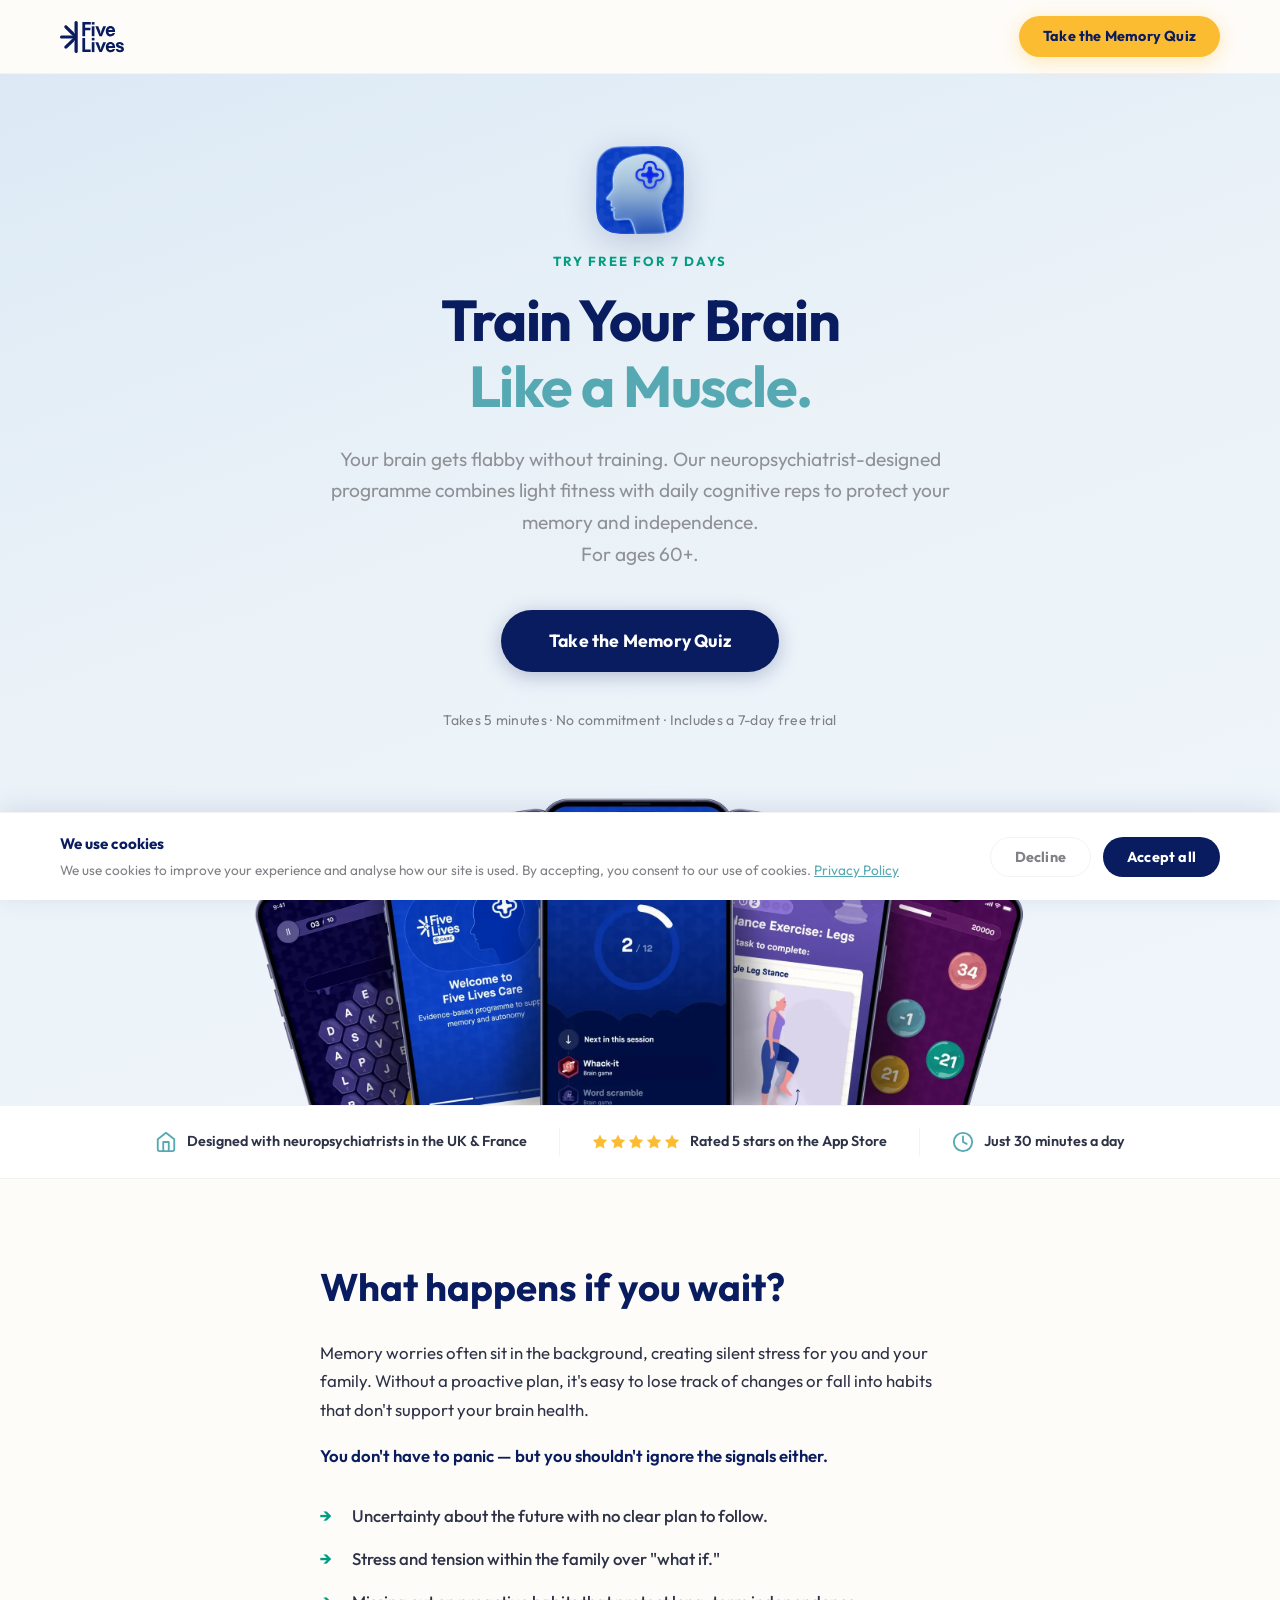
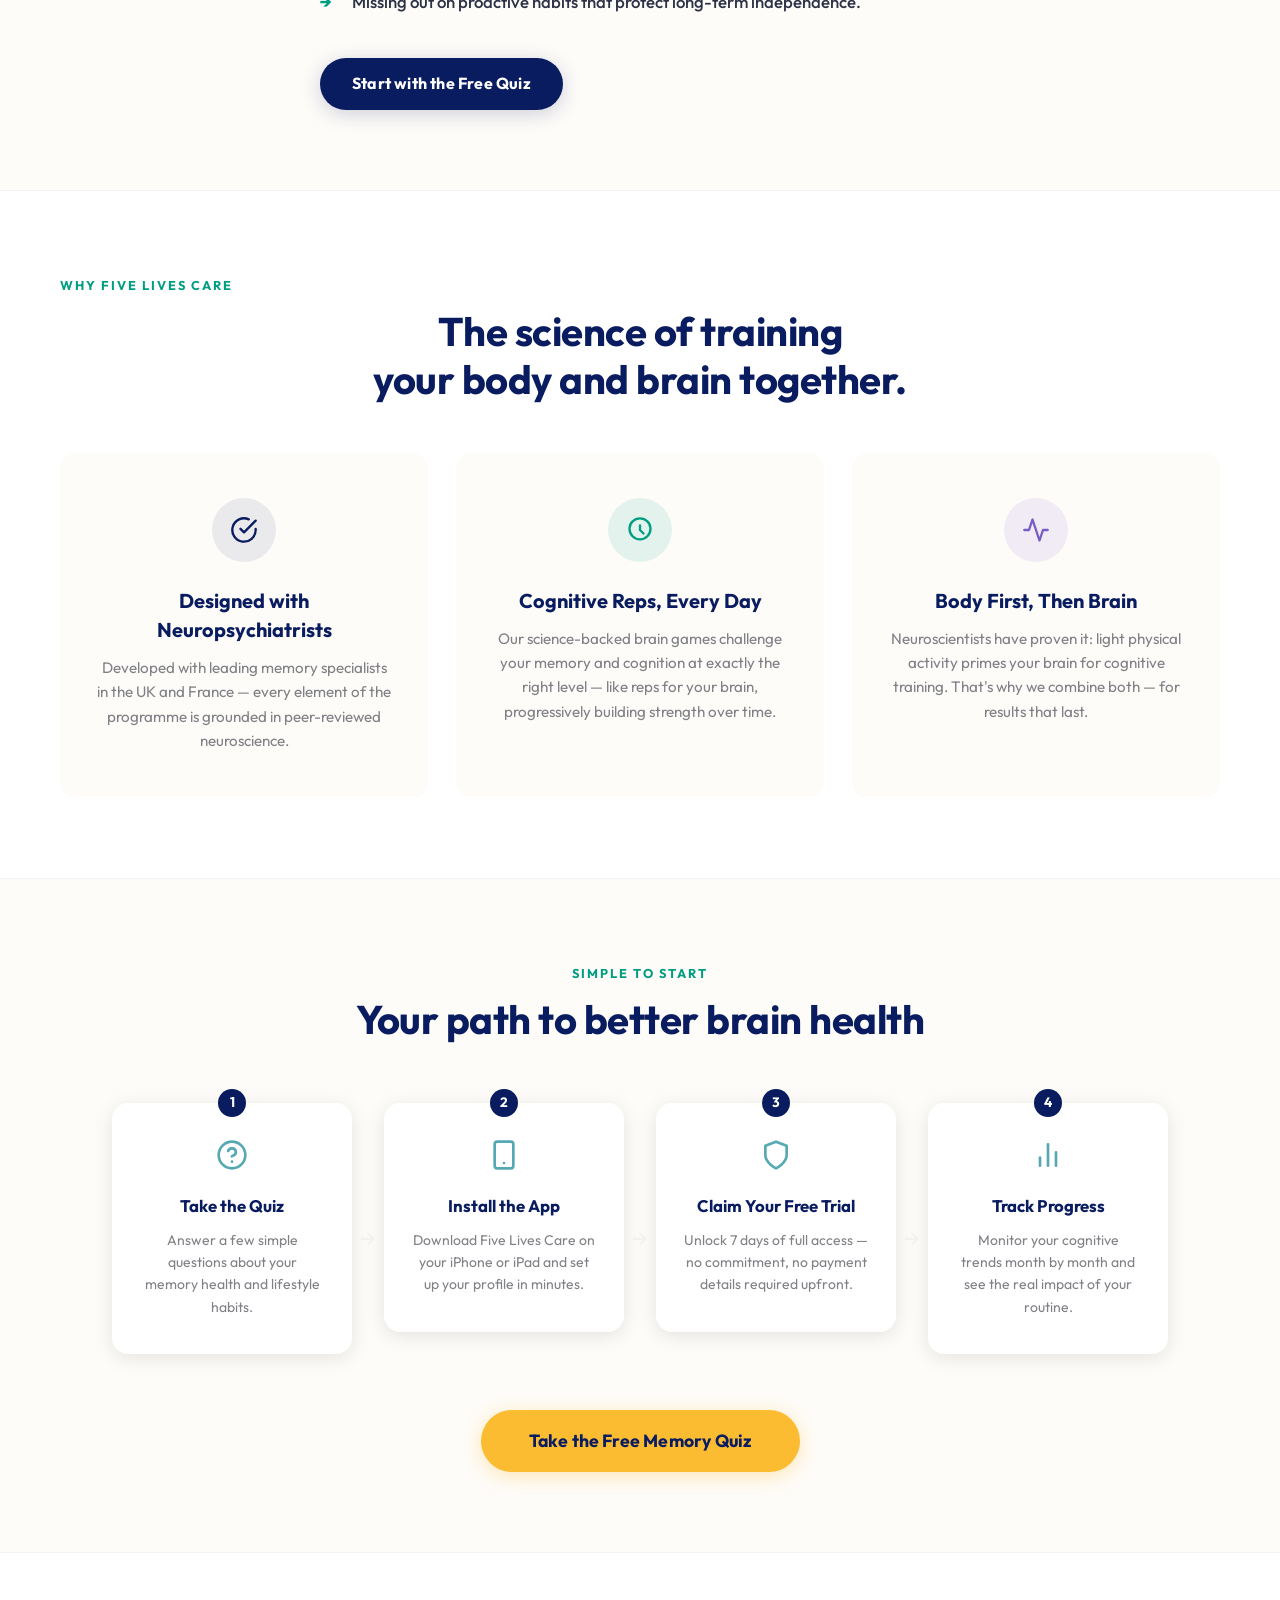
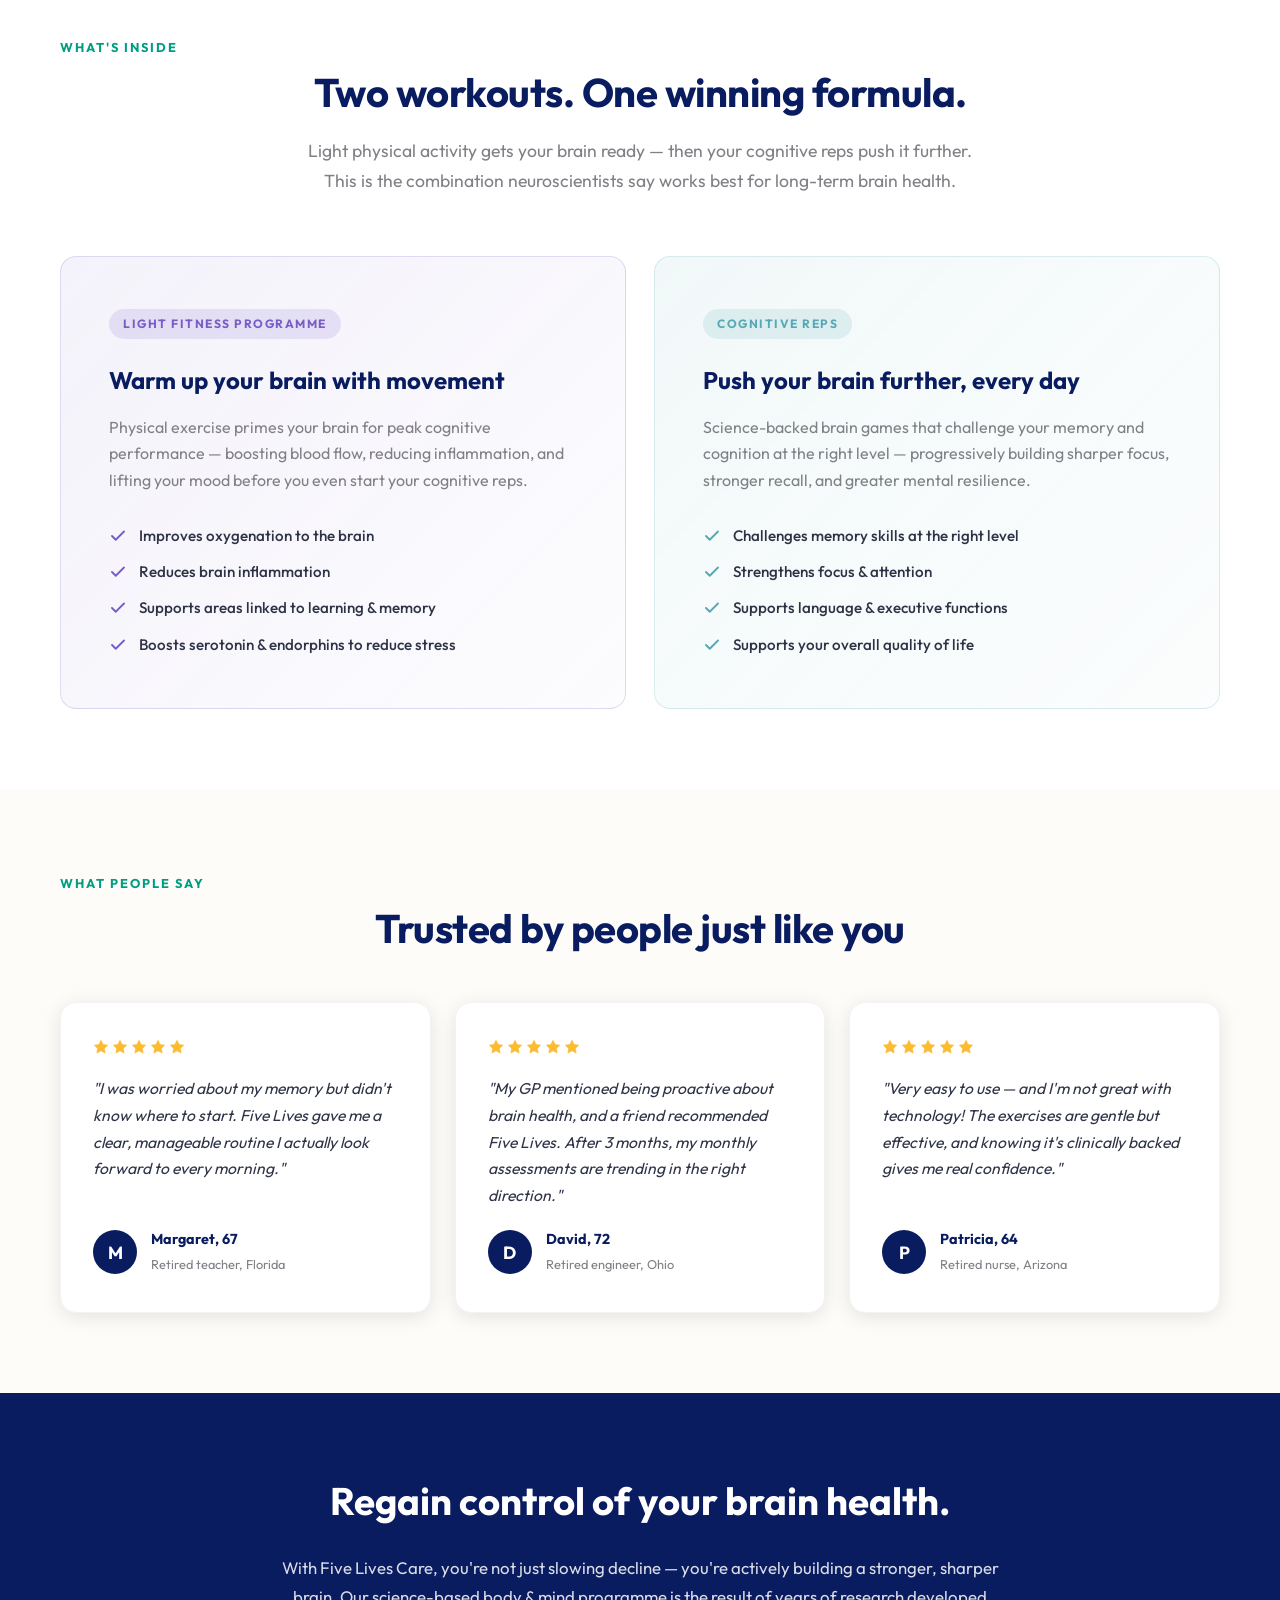
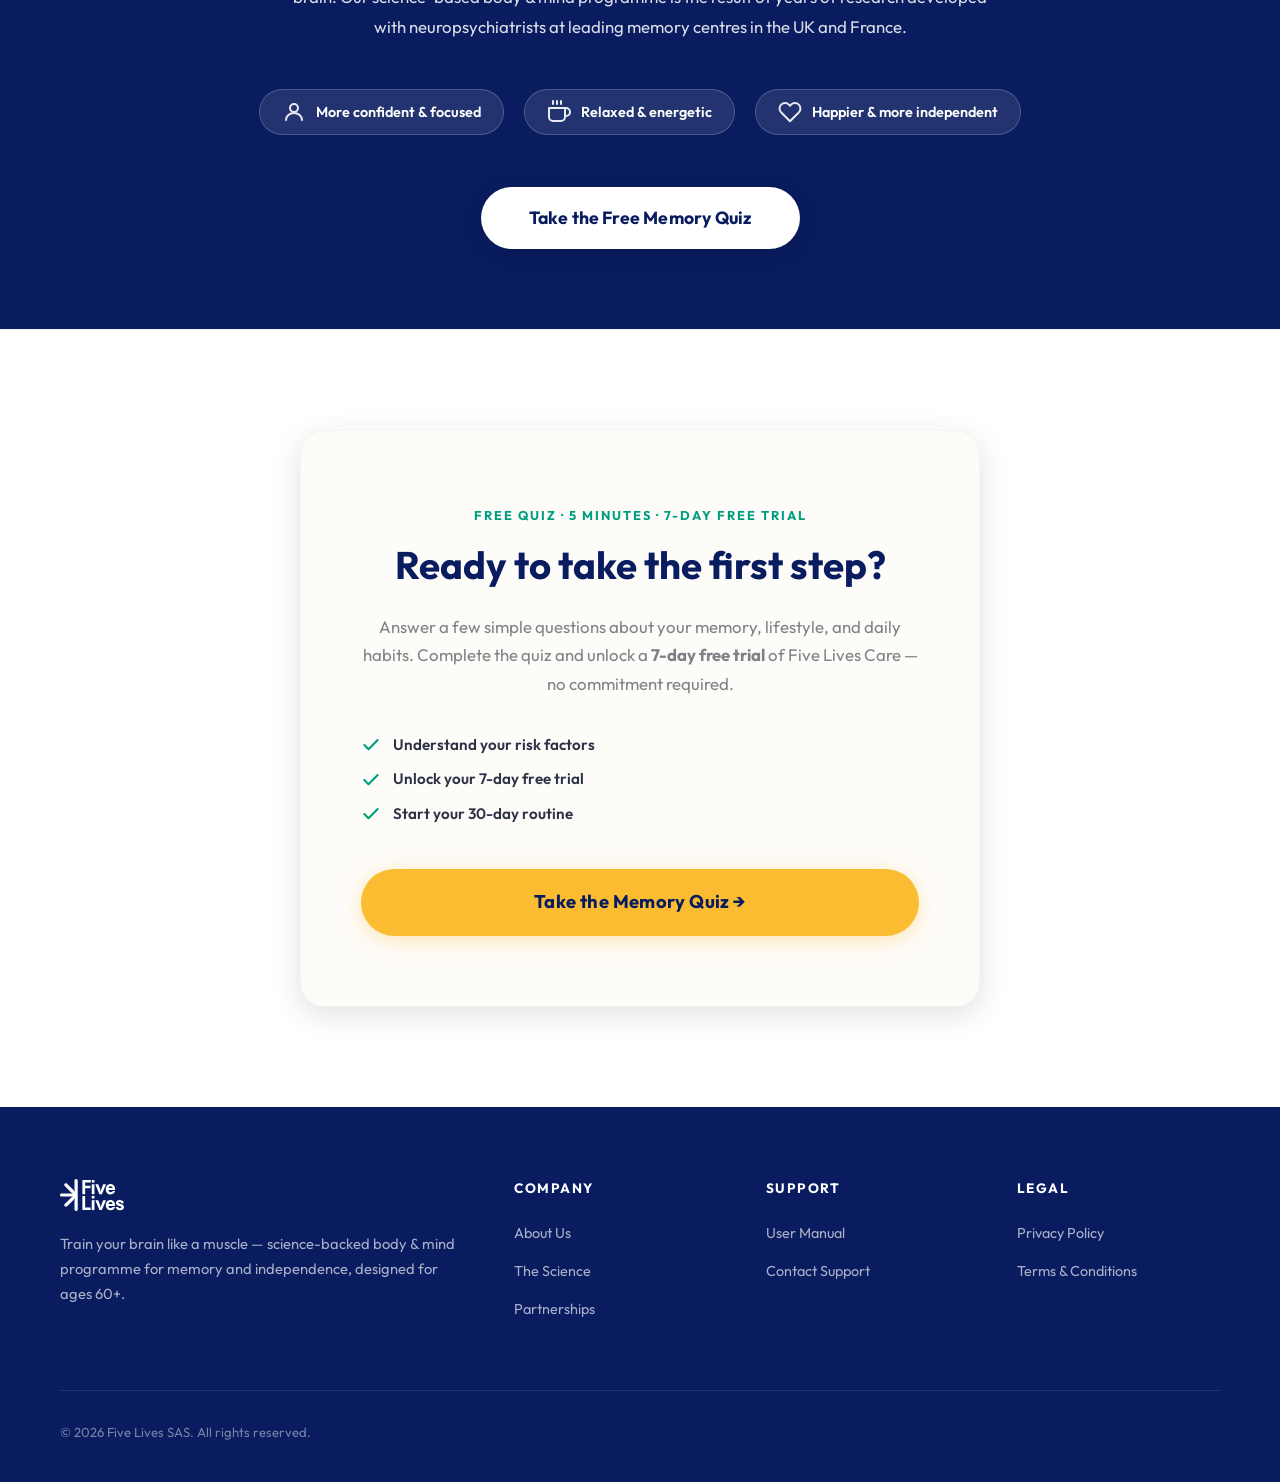
==== commit b7f399dd: "Adds tracking and updates language" ====
--- a/index.html
+++ b/index.html
@@ -4,15 +4,26 @@
 <head>
     <meta charset="UTF-8">
     <meta name="viewport" content="width=device-width, initial-scale=1.0">
-    <title>Five Lives Care | Daily Brain Exercises for Memory Worries</title>
+    <title>Five Lives Care | Train Your Brain Like a Muscle</title>
     <meta name="description"
-        content="Daily research-based brain exercises and physical activity for older adults with memory worries. Build a healthy routine and maintain independence.">
+        content="Your brain is a muscle — train it or it gets flabby. Five Lives Care combines light fitness and science-backed cognitive reps, designed with neuropsychiatrists, to protect memory and independence for people aged 60+.">
+    <!-- Google Tag Manager -->
+    <script>(function(w,d,s,l,i){w[l]=w[l]||[];w[l].push({'gtm.start':
+    new Date().getTime(),event:'gtm.js'});var f=d.getElementsByTagName(s)[0],
+    j=d.createElement(s),dl=l!='dataLayer'?'&l='+l:'';j.async=true;j.src=
+    'https://www.googletagmanager.com/gtm.js?id='+i+dl;f.parentNode.insertBefore(j,f);
+    })(window,document,'script','dataLayer','GTM-PKSHT8H');</script>
+    <!-- End Google Tag Manager -->
     <link rel="stylesheet" href="design_tokens.css">
     <link rel="stylesheet" href="style.css">
     <link href="https://fonts.googleapis.com/css2?family=Outfit:wght@400;500;600;700&display=swap" rel="stylesheet">
 </head>
 
 <body>
+    <!-- Google Tag Manager (noscript) -->
+    <noscript><iframe src="https://www.googletagmanager.com/ns.html?id=GTM-PKSHT8H"
+    height="0" width="0" style="display:none;visibility:hidden"></iframe></noscript>
+    <!-- End Google Tag Manager (noscript) -->
 
     <!-- ===== HEADER ===== -->
     <header class="main-header">
@@ -22,7 +33,7 @@
             </div>
             <nav class="header-nav">
                 <!-- UPDATE: Replace href with your quiz URL when ready -->
-                <a href="#quiz" class="btn btn-primary btn-sm">Take the Memory Quiz</a>
+                <a href="#quiz" class="btn btn-primary btn-sm" data-quiz-cta="header">Take the Memory Quiz</a>
             </nav>
         </div>
     </header>
@@ -35,11 +46,11 @@
                 <div class="hero-text">
                     <img src="five_lives_med_icon.webp" alt="Five Lives Care" class="hero-icon">
                     <p class="hero-label">Try free for 7 days</p>
-                    <h1 class="hero-title">Introducing <span class="hero-title-accent">Five Lives Care</span></h1>
-                    <p class="hero-subtitle">An evidence-based programme to support memory and autonomy for people aged 60+. It combines light physical activity and science-backed brain training into a simple daily routine.</p>
+                    <h1 class="hero-title">Train Your Brain<br><span class="hero-title-accent">Like a Muscle.</span></h1>
+                    <p class="hero-subtitle">Your brain gets flabby without training. Our neuropsychiatrist-designed programme combines light fitness with daily cognitive reps to protect your memory and independence.<br>For ages 60+.</p>
                     <div class="hero-buttons">
                         <!-- UPDATE: Replace href with your quiz URL when ready -->
-                        <a href="#quiz" class="btn btn-hero-primary btn-large">Take the Memory Quiz</a>
+                        <a href="#quiz" class="btn btn-hero-primary btn-large" data-quiz-cta="hero">Take the Memory Quiz</a>
                     </div>
                     <p class="hero-note">Takes 5 minutes &middot; No commitment &middot; Includes a 7-day free trial</p>
                 </div>
@@ -54,7 +65,7 @@
             <div class="container trust-bar-inner">
                 <div class="trust-item">
                     <svg width="22" height="22" viewBox="0 0 24 24" fill="none" stroke="currentColor" stroke-width="2" stroke-linecap="round" stroke-linejoin="round"><path d="M3 9l9-7 9 7v11a2 2 0 0 1-2 2H5a2 2 0 0 1-2-2z"/><polyline points="9 22 9 12 15 12 15 22"/></svg>
-                    <span>Developed with leading UK &amp; French memory centres</span>
+                    <span>Designed with neuropsychiatrists in the UK &amp; France</span>
                 </div>
                 <div class="trust-divider"></div>
                 <div class="trust-item">
@@ -96,28 +107,28 @@
         <section class="usps reveal">
             <div class="container">
                 <p class="section-label">Why Five Lives Care</p>
-                <h2 class="section-title">Science-backed support<br>for your brain health.</h2>
+                <h2 class="section-title">The science of training<br>your body and brain together.</h2>
                 <div class="usp-grid">
                     <div class="usp-item">
                         <div class="usp-icon usp-icon--blue">
                             <svg width="28" height="28" viewBox="0 0 24 24" fill="none" stroke="currentColor" stroke-width="2" stroke-linecap="round" stroke-linejoin="round"><path d="M22 11.08V12a10 10 0 1 1-5.93-9.14"/><polyline points="22 4 12 14.01 9 11.01"/></svg>
                         </div>
-                        <h3>Clinical Expertise</h3>
-                        <p>Developed with leading memory centres in the UK and France, and validated in peer-reviewed research.</p>
+                        <h3>Designed with Neuropsychiatrists</h3>
+                        <p>Developed with leading memory specialists in the UK and France — every element of the programme is grounded in peer-reviewed neuroscience.</p>
                     </div>
                     <div class="usp-item">
                         <div class="usp-icon usp-icon--green">
-                            <svg width="28" height="28" viewBox="0 0 24 24" fill="none" stroke="currentColor" stroke-width="2" stroke-linecap="round" stroke-linejoin="round"><path d="M17 21v-2a4 4 0 0 0-4-4H5a4 4 0 0 0-4 4v2"/><circle cx="9" cy="7" r="4"/><path d="M23 21v-2a4 4 0 0 0-3-3.87"/><path d="M16 3.13a4 4 0 0 1 0 7.75"/></svg>
-                        </div>
-                        <h3>Built for 60+</h3>
-                        <p>High-contrast, easy-to-use interface designed for older adults — no tech experience needed.</p>
+                            <svg width="28" height="28" viewBox="0 0 24 24" fill="none" stroke="currentColor" stroke-width="2" stroke-linecap="round" stroke-linejoin="round"><path d="M12 2a9 9 0 1 0 0 18A9 9 0 0 0 12 2z"/><path d="M12 8v4l3 3"/></svg>
+                        </div>
+                        <h3>Cognitive Reps, Every Day</h3>
+                        <p>Our science-backed brain games challenge your memory and cognition at exactly the right level — like reps for your brain, progressively building strength over time.</p>
                     </div>
                     <div class="usp-item">
                         <div class="usp-icon usp-icon--mauve">
                             <svg width="28" height="28" viewBox="0 0 24 24" fill="none" stroke="currentColor" stroke-width="2" stroke-linecap="round" stroke-linejoin="round"><polyline points="22 12 18 12 15 21 9 3 6 12 2 12"/></svg>
                         </div>
-                        <h3>Holistic Health</h3>
-                        <p>Combines cognitive brain games with gentle physical movement for whole-body brain health.</p>
+                        <h3>Body First, Then Brain</h3>
+                        <p>Neuroscientists have proven it: light physical activity primes your brain for cognitive training. That's why we combine both — for results that last.</p>
                     </div>
                 </div>
             </div>
@@ -165,7 +176,7 @@
                         <p>Monitor your cognitive trends month by month and see the real impact of your routine.</p>
                     </div>
                 </div>
-                <a href="#quiz" class="btn btn-primary btn-large">Take the Free Memory Quiz</a>
+                <a href="#quiz" class="btn btn-primary btn-large" data-quiz-cta="how-it-works">Take the Free Memory Quiz</a>
             </div>
         </section>
 
@@ -173,54 +184,54 @@
         <section class="features reveal">
             <div class="container">
                 <p class="section-label">What's inside</p>
-                <h2 class="section-title text-center">One routine. Two ways to thrive.</h2>
-                <p class="section-desc text-center">By combining stimulating brain games with gentle physical exercises, Five Lives Care helps you stay sharp and steady — giving you the best chance to maintain your independence for longer.</p>
+                <h2 class="section-title text-center">Two workouts. One winning formula.</h2>
+                <p class="section-desc text-center">Light physical activity gets your brain ready — then your cognitive reps push it further. This is the combination neuroscientists say works best for long-term brain health.</p>
 
                 <div class="features-grid">
+                    <div class="feature-pillar pillar--physical">
+                        <div class="pillar-badge">Light Fitness Programme</div>
+                        <h3>Warm up your brain with movement</h3>
+                        <p>Physical exercise primes your brain for peak cognitive performance — boosting blood flow, reducing inflammation, and lifting your mood before you even start your cognitive reps.</p>
+                        <ul class="feature-list">
+                            <li>
+                                <svg width="18" height="18" viewBox="0 0 24 24" fill="none" stroke="currentColor" stroke-width="2.5" stroke-linecap="round" stroke-linejoin="round"><polyline points="20 6 9 17 4 12"/></svg>
+                                Improves oxygenation to the brain
+                            </li>
+                            <li>
+                                <svg width="18" height="18" viewBox="0 0 24 24" fill="none" stroke="currentColor" stroke-width="2.5" stroke-linecap="round" stroke-linejoin="round"><polyline points="20 6 9 17 4 12"/></svg>
+                                Reduces brain inflammation
+                            </li>
+                            <li>
+                                <svg width="18" height="18" viewBox="0 0 24 24" fill="none" stroke="currentColor" stroke-width="2.5" stroke-linecap="round" stroke-linejoin="round"><polyline points="20 6 9 17 4 12"/></svg>
+                                Supports areas linked to learning &amp; memory
+                            </li>
+                            <li>
+                                <svg width="18" height="18" viewBox="0 0 24 24" fill="none" stroke="currentColor" stroke-width="2.5" stroke-linecap="round" stroke-linejoin="round"><polyline points="20 6 9 17 4 12"/></svg>
+                                Boosts serotonin &amp; endorphins to reduce stress
+                            </li>
+                        </ul>
+                    </div>
+
                     <div class="feature-pillar pillar--mental">
-                        <div class="pillar-badge">Mental Stimulation</div>
-                        <h3>Train your brain daily</h3>
-                        <p>Clinically-validated games that target the five key cognitive domains identified by memory specialists.</p>
+                        <div class="pillar-badge">Cognitive Reps</div>
+                        <h3>Push your brain further, every day</h3>
+                        <p>Science-backed brain games that challenge your memory and cognition at the right level — progressively building sharper focus, stronger recall, and greater mental resilience.</p>
                         <ul class="feature-list">
                             <li>
                                 <svg width="18" height="18" viewBox="0 0 24 24" fill="none" stroke="currentColor" stroke-width="2.5" stroke-linecap="round" stroke-linejoin="round"><polyline points="20 6 9 17 4 12"/></svg>
-                                Verbal memory &amp; fluency
-                            </li>
-                            <li>
-                                <svg width="18" height="18" viewBox="0 0 24 24" fill="none" stroke="currentColor" stroke-width="2.5" stroke-linecap="round" stroke-linejoin="round"><polyline points="20 6 9 17 4 12"/></svg>
-                                Spatial memory exercises
-                            </li>
-                            <li>
-                                <svg width="18" height="18" viewBox="0 0 24 24" fill="none" stroke="currentColor" stroke-width="2.5" stroke-linecap="round" stroke-linejoin="round"><polyline points="20 6 9 17 4 12"/></svg>
-                                Processing speed training
-                            </li>
-                            <li>
-                                <svg width="18" height="18" viewBox="0 0 24 24" fill="none" stroke="currentColor" stroke-width="2.5" stroke-linecap="round" stroke-linejoin="round"><polyline points="20 6 9 17 4 12"/></svg>
-                                Executive function games
-                            </li>
-                        </ul>
-                    </div>
-
-                    <div class="feature-pillar pillar--physical">
-                        <div class="pillar-badge">Physical Activity</div>
-                        <h3>Move to protect your mind</h3>
-                        <p>Gentle, guided exercises designed for older adults that support balance, coordination, and brain blood flow.</p>
-                        <ul class="feature-list">
-                            <li>
-                                <svg width="18" height="18" viewBox="0 0 24 24" fill="none" stroke="currentColor" stroke-width="2.5" stroke-linecap="round" stroke-linejoin="round"><polyline points="20 6 9 17 4 12"/></svg>
-                                Balance &amp; steadiness exercises
-                            </li>
-                            <li>
-                                <svg width="18" height="18" viewBox="0 0 24 24" fill="none" stroke="currentColor" stroke-width="2.5" stroke-linecap="round" stroke-linejoin="round"><polyline points="20 6 9 17 4 12"/></svg>
-                                Gentle stretching routines
-                            </li>
-                            <li>
-                                <svg width="18" height="18" viewBox="0 0 24 24" fill="none" stroke="currentColor" stroke-width="2.5" stroke-linecap="round" stroke-linejoin="round"><polyline points="20 6 9 17 4 12"/></svg>
-                                Adaptable to your mobility
-                            </li>
-                            <li>
-                                <svg width="18" height="18" viewBox="0 0 24 24" fill="none" stroke="currentColor" stroke-width="2.5" stroke-linecap="round" stroke-linejoin="round"><polyline points="20 6 9 17 4 12"/></svg>
-                                Guided video &amp; audio sessions
+                                Challenges memory skills at the right level
+                            </li>
+                            <li>
+                                <svg width="18" height="18" viewBox="0 0 24 24" fill="none" stroke="currentColor" stroke-width="2.5" stroke-linecap="round" stroke-linejoin="round"><polyline points="20 6 9 17 4 12"/></svg>
+                                Strengthens focus &amp; attention
+                            </li>
+                            <li>
+                                <svg width="18" height="18" viewBox="0 0 24 24" fill="none" stroke="currentColor" stroke-width="2.5" stroke-linecap="round" stroke-linejoin="round"><polyline points="20 6 9 17 4 12"/></svg>
+                                Supports language &amp; executive functions
+                            </li>
+                            <li>
+                                <svg width="18" height="18" viewBox="0 0 24 24" fill="none" stroke="currentColor" stroke-width="2.5" stroke-linecap="round" stroke-linejoin="round"><polyline points="20 6 9 17 4 12"/></svg>
+                                Supports your overall quality of life
                             </li>
                         </ul>
                     </div>
@@ -293,23 +304,23 @@
         <!-- ===== VALUE PROP (dark band) ===== -->
         <section class="value-prop reveal">
             <div class="container text-center">
-                <h2>Built on a foundation of trust.</h2>
-                <p class="value-desc">Our programme is evidence-based and developed in collaboration with top memory specialists to ensure every minute you spend in the app contributes to your cognitive well-being. Five Lives Care is the result of years of research and development across leading memory centres in the UK and France.</p>
+                <h2>Regain control of your brain health.</h2>
+                <p class="value-desc">With Five Lives Care, you're not just slowing decline — you're actively building a stronger, sharper brain. Our science-based body &amp; mind programme is the result of years of research developed with neuropsychiatrists at leading memory centres in the UK and France.</p>
                 <div class="value-badges">
                     <div class="value-badge">
-                        <svg width="24" height="24" viewBox="0 0 24 24" fill="none" stroke="currentColor" stroke-width="2" stroke-linecap="round" stroke-linejoin="round"><path d="M17 21v-2a4 4 0 0 0-4-4H5a4 4 0 0 0-4 4v2"/><circle cx="9" cy="7" r="4"/><path d="M23 21v-2a4 4 0 0 0-3-3.87"/><path d="M16 3.13a4 4 0 0 1 0 7.75"/></svg>
-                        Built for ages 60+
+                        <svg width="24" height="24" viewBox="0 0 24 24" fill="none" stroke="currentColor" stroke-width="2" stroke-linecap="round" stroke-linejoin="round"><circle cx="12" cy="8" r="4"/><path d="M4 20c0-4 3.6-7 8-7s8 3 8 7"/></svg>
+                        More confident &amp; focused
                     </div>
                     <div class="value-badge">
-                        <svg width="24" height="24" viewBox="0 0 24 24" fill="none" stroke="currentColor" stroke-width="2" stroke-linecap="round" stroke-linejoin="round"><path d="M2 3h6a4 4 0 0 1 4 4v14a3 3 0 0 0-3-3H2z"/><path d="M22 3h-6a4 4 0 0 0-4 4v14a3 3 0 0 1 3-3h7z"/></svg>
-                        Peer-reviewed science
+                        <svg width="24" height="24" viewBox="0 0 24 24" fill="none" stroke="currentColor" stroke-width="2" stroke-linecap="round" stroke-linejoin="round"><path d="M18 8h1a4 4 0 0 1 0 8h-1"/><path d="M2 8h16v9a4 4 0 0 1-4 4H6a4 4 0 0 1-4-4V8z"/><line x1="6" y1="1" x2="6" y2="4"/><line x1="10" y1="1" x2="10" y2="4"/><line x1="14" y1="1" x2="14" y2="4"/></svg>
+                        Relaxed &amp; energetic
                     </div>
                     <div class="value-badge">
                         <svg width="24" height="24" viewBox="0 0 24 24" fill="none" stroke="currentColor" stroke-width="2" stroke-linecap="round" stroke-linejoin="round"><path d="M20.84 4.61a5.5 5.5 0 0 0-7.78 0L12 5.67l-1.06-1.06a5.5 5.5 0 0 0-7.78 7.78l1.06 1.06L12 21.23l7.78-7.78 1.06-1.06a5.5 5.5 0 0 0 0-7.78z"/></svg>
-                        Clinically validated
-                    </div>
-                </div>
-                <a href="#quiz" class="btn btn-cta-white btn-large">Take the Free Memory Quiz</a>
+                        Happier &amp; more independent
+                    </div>
+                </div>
+                <a href="#quiz" class="btn btn-cta-white btn-large" data-quiz-cta="trust-section">Take the Free Memory Quiz</a>
             </div>
         </section>
 
@@ -335,7 +346,7 @@
                         </div>
                     </div>
                     <!-- UPDATE: Replace href with your actual quiz URL -->
-                    <a href="#" class="btn btn-primary btn-large quiz-cta-btn">Take the Memory Quiz &rarr;</a>
+                    <a href="#" class="btn btn-primary btn-large quiz-cta-btn" data-quiz-cta="quiz-section">Take the Memory Quiz &rarr;</a>
                 </div>
             </div>
         </section>
@@ -351,7 +362,7 @@
                     <div class="logo footer-logo">
                         <img src="logo.svg" alt="Five Lives Logo" class="logo-icon logo-icon--white">
                     </div>
-                    <p class="footer-tagline">Daily brain training and gentle movement for lasting independence — designed for ages 60+.</p>
+                    <p class="footer-tagline">Train your brain like a muscle — science-backed body &amp; mind programme for memory and independence, designed for ages 60+.</p>
                 </div>
 
                 <div class="footer-links-group">
@@ -386,6 +397,20 @@
         </div>
     </footer>
 
+
+    <!-- ===== COOKIE CONSENT BANNER ===== -->
+    <div class="cookie-banner" id="cookieBanner" role="dialog" aria-label="Cookie consent">
+        <div class="cookie-banner-inner">
+            <div class="cookie-text">
+                <strong>We use cookies</strong>
+                <p>We use cookies to improve your experience and analyse how our site is used. By accepting, you consent to our use of cookies. <a href="https://www.fivelives.health/privacy-policy" target="_blank" rel="noopener noreferrer">Privacy Policy</a></p>
+            </div>
+            <div class="cookie-actions">
+                <button class="btn cookie-btn-decline" id="cookieDecline">Decline</button>
+                <button class="btn cookie-btn-accept" id="cookieAccept">Accept all</button>
+            </div>
+        </div>
+    </div>
 
     <script>
         // Scroll reveal animation
@@ -399,6 +424,43 @@
             });
         }, { threshold: 0.12 });
         revealEls.forEach(el => observer.observe(el));
+
+        // Cookie consent banner
+        (function() {
+            var banner = document.getElementById('cookieBanner');
+            var consent = localStorage.getItem('cookie_consent');
+            if (!consent) {
+                banner.classList.add('visible');
+            }
+
+            function setConsent(value) {
+                localStorage.setItem('cookie_consent', value);
+                banner.classList.remove('visible');
+                window.dataLayer = window.dataLayer || [];
+                window.dataLayer.push({
+                    event: 'cookie_consent',
+                    consent_status: value
+                });
+            }
+
+            document.getElementById('cookieAccept').addEventListener('click', function() {
+                setConsent('accepted');
+            });
+            document.getElementById('cookieDecline').addEventListener('click', function() {
+                setConsent('declined');
+            });
+        })();
+
+        // Quiz CTA click events
+        document.querySelectorAll('[data-quiz-cta]').forEach(function(btn) {
+            btn.addEventListener('click', function() {
+                window.dataLayer = window.dataLayer || [];
+                window.dataLayer.push({
+                    event: 'quiz_cta_click',
+                    cta_location: this.getAttribute('data-quiz-cta')
+                });
+            });
+        });
     </script>
 
 </body>
--- a/style.css
+++ b/style.css
@@ -1029,5 +1029,107 @@
 
 
 /* ============================================
+   COOKIE CONSENT BANNER
+   ============================================ */
+.cookie-banner {
+    position: fixed;
+    bottom: 0;
+    left: 0;
+    right: 0;
+    background: white;
+    border-top: 1px solid var(--white-smoke);
+    box-shadow: 0 -4px 24px rgba(9, 28, 96, 0.1);
+    z-index: 2000;
+    padding: 20px 0;
+    transform: translateY(100%);
+    transition: transform 0.4s ease;
+}
+
+.cookie-banner.visible {
+    transform: translateY(0);
+}
+
+.cookie-banner-inner {
+    max-width: var(--max-width);
+    margin: 0 auto;
+    padding: 0 var(--container-padding);
+    display: flex;
+    align-items: center;
+    justify-content: space-between;
+    gap: 32px;
+}
+
+.cookie-text {
+    flex: 1;
+}
+
+.cookie-text strong {
+    display: block;
+    color: var(--calming-dark-blue);
+    margin-bottom: 4px;
+    font-size: 0.95rem;
+}
+
+.cookie-text p {
+    font-size: 0.85rem;
+    color: var(--grey);
+    line-height: 1.5;
+}
+
+.cookie-text a {
+    color: var(--cosy-blue);
+    text-decoration: underline;
+}
+
+.cookie-actions {
+    display: flex;
+    gap: 12px;
+    flex-shrink: 0;
+}
+
+.cookie-btn-accept {
+    background-color: var(--calming-dark-blue);
+    color: white;
+    padding: 10px 24px;
+    font-size: 0.9rem;
+}
+
+.cookie-btn-accept:hover {
+    background-color: var(--fl-med);
+    transform: translateY(-1px);
+}
+
+.cookie-btn-decline {
+    background-color: transparent;
+    color: var(--grey);
+    border: 1px solid var(--white-smoke);
+    padding: 10px 24px;
+    font-size: 0.9rem;
+}
+
+.cookie-btn-decline:hover {
+    border-color: var(--grey);
+    color: var(--paragraph);
+}
+
+@media (max-width: 768px) {
+    .cookie-banner-inner {
+        flex-direction: column;
+        align-items: flex-start;
+        gap: 16px;
+    }
+
+    .cookie-actions {
+        width: 100%;
+    }
+
+    .cookie-btn-accept,
+    .cookie-btn-decline {
+        flex: 1;
+        text-align: center;
+    }
+}
+
+/* ============================================
    SCROLL REVEAL SCRIPT (inline)
    ============================================ */
